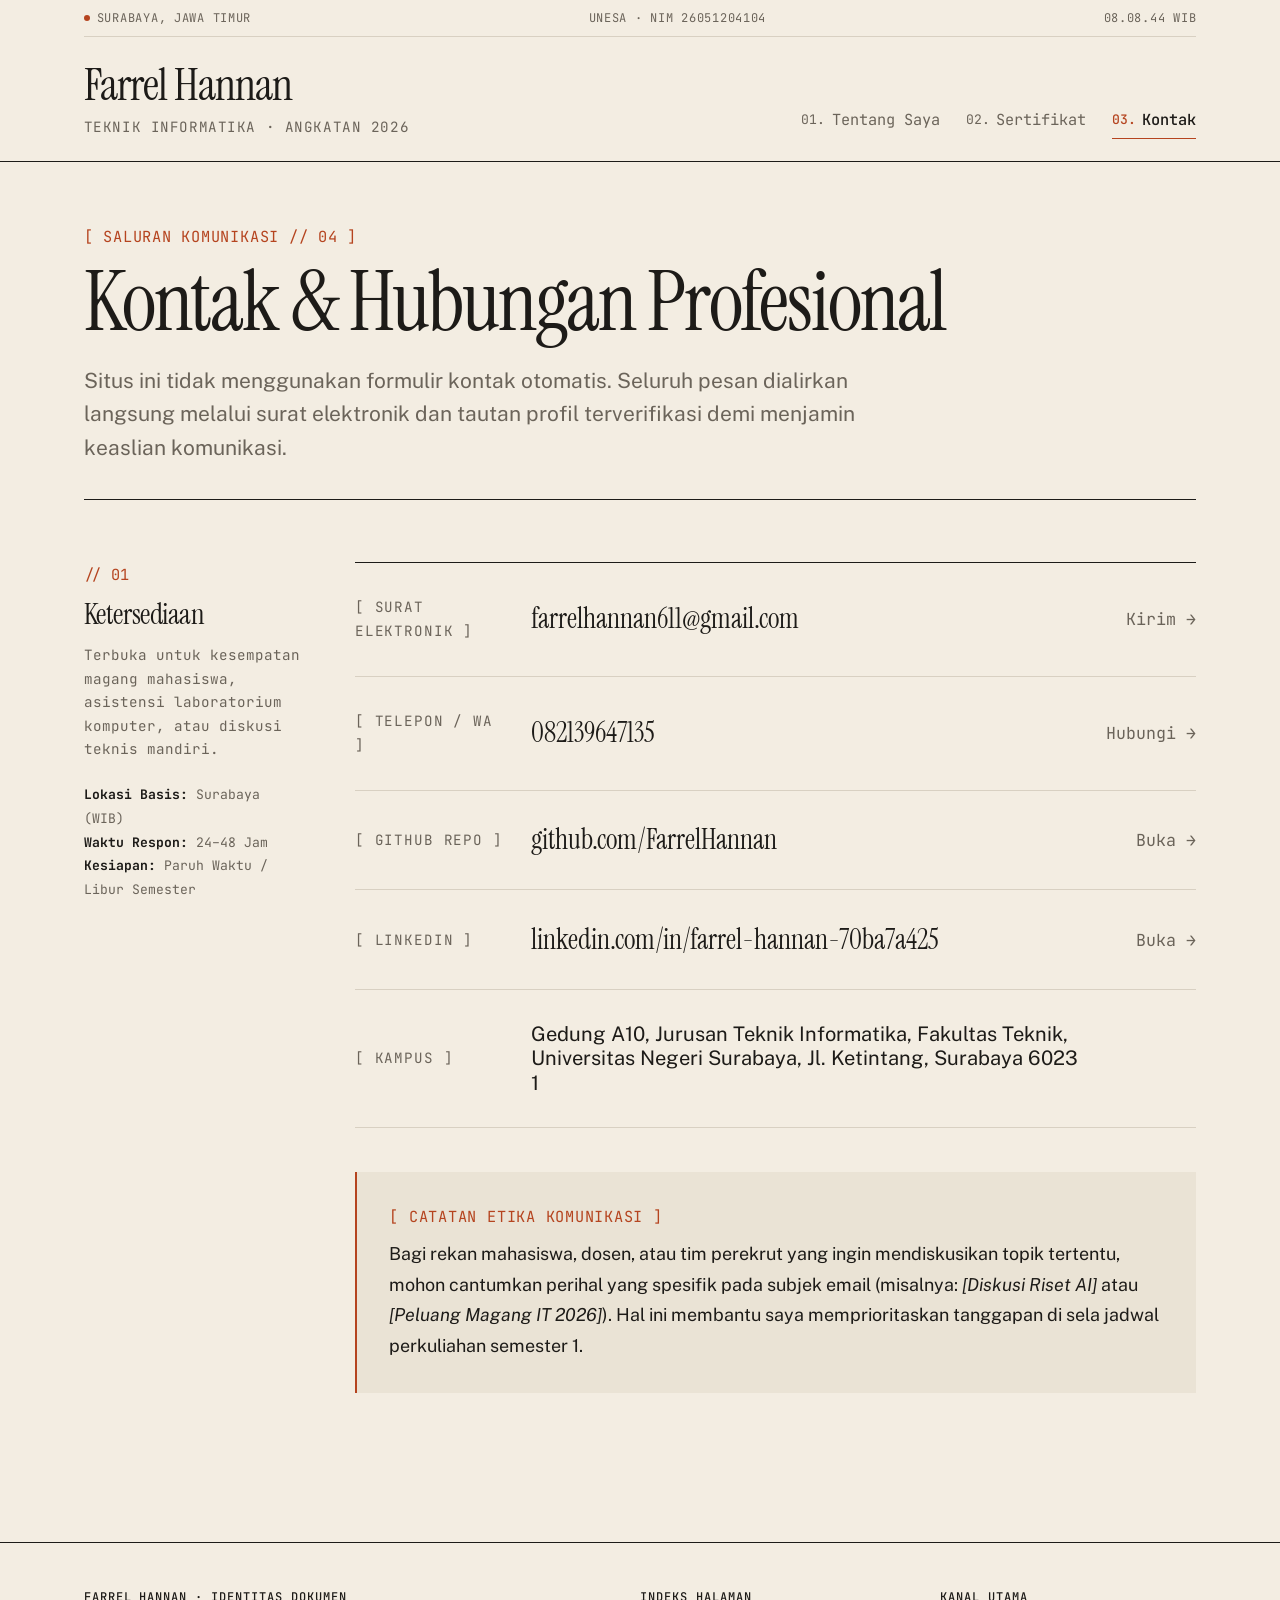
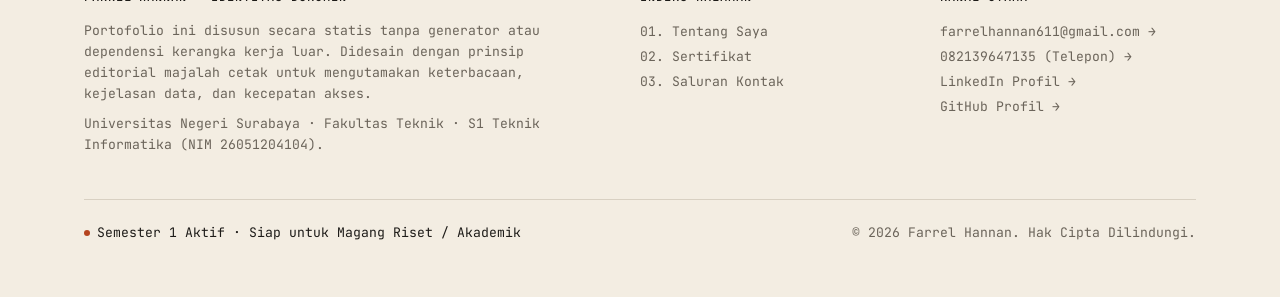
==== kontak.html @ cca70ae6 "feat: inisialisasi portofolio editorial Farrel Hannan" ====
<!DOCTYPE html>
<html lang="id">
<head>
  <meta charset="UTF-8">
  <meta name="viewport" content="width=device-width, initial-scale=1.0">
  <title>Kontak & Jalur Komunikasi — Farrel Hannan</title>
  <meta name="description" content="Saluran komunikasi langsung Farrel Hannan untuk diskusi riset kecerdasan buatan, keamanan siber, dan peluang magang atau kolaborasi teknis.">
  <meta name="author" content="Farrel Hannan">

  <!-- Open Graph -->
  <meta property="og:title" content="Kontak & Jalur Komunikasi — Farrel Hannan">
  <meta property="og:description" content="Kanal komunikasi formal melalui email, GitHub, dan profil LinkedIn.">
  <meta property="og:type" content="website">
  <meta property="og:locale" content="id_ID">

  <!-- Favicon -->
  <link rel="icon" type="image/svg+xml" href="assets/favicon.svg">

  <!-- Google Fonts: Instrument Serif, Public Sans, JetBrains Mono -->
  <link rel="preconnect" href="https://fonts.googleapis.com">
  <link rel="preconnect" href="https://fonts.gstatic.com" crossorigin>
  <link href="https://fonts.googleapis.com/css2?family=Instrument+Serif:ital@0;1&family=JetBrains+Mono:wght@400;500&family=Public+Sans:ital,wght@0,300..700;1,300..700&display=swap" rel="stylesheet">

  <!-- Stylesheet -->
  <link rel="stylesheet" href="css/style.css">

  <!-- Scripts -->
  <script src="js/main.js" defer></script>
</head>
<body>
  <!-- Aksesibilitas: Skip Link -->
  <a href="#main-content" class="skip-link">Loncat ke konten utama</a>

  <!-- Masthead Editorial -->
  <header class="masthead">
    <div class="container">
      <div class="masthead-meta">
        <span class="masthead-meta-item">
          <span class="meta-dot" aria-hidden="true"></span>
          Surabaya, Jawa Timur
        </span>
        <span class="masthead-meta-item">UNESA · NIM 26051204104</span>
        <span class="masthead-meta-item current-time-display" aria-label="Waktu lokal Surabaya">--:-- WIB</span>
      </div>

      <div class="masthead-main">
        <div class="site-title">
          <a href="index.html">Farrel Hannan</a>
          <span class="site-subtitle">Teknik Informatika · Angkatan 2026</span>
        </div>

        <button type="button" class="nav-toggle" aria-expanded="false" aria-controls="primary-nav" aria-label="Buka navigasi menu">
          Menu [=]
        </button>

        <nav id="primary-nav" class="nav-menu" aria-label="Navigasi Utama">
          <a href="index.html" class="nav-link"><span class="nav-num">01.</span> Tentang Saya</a>
          <a href="sertifikat.html" class="nav-link"><span class="nav-num">02.</span> Sertifikat</a>
          <a href="kontak.html" class="nav-link"><span class="nav-num">03.</span> Kontak</a>
        </nav>
      </div>
    </div>
  </header>

  <!-- Konten Utama -->
  <main id="main-content" class="fade-in-entry">
    <div class="container" style="padding-top: var(--space-xl); padding-bottom: var(--space-xl);">

      <!-- Header Halaman -->
      <div style="border-bottom: 1px solid var(--border-dark); padding-bottom: 2rem; margin-bottom: 3.5rem;">
        <div class="mono-num" style="margin-bottom: 0.5rem;">[ SALURAN KOMUNIKASI // 04 ]</div>
        <h1 style="margin-bottom: 1rem;">Kontak & Hubungan Profesional</h1>
        <p class="lead-text text-muted" style="max-width: 820px;">
          Situs ini tidak menggunakan formulir kontak otomatis. Seluruh pesan dialirkan langsung melalui surat elektronik dan tautan profil terverifikasi demi menjamin keaslian komunikasi.
        </p>
      </div>

      <!-- Layout Editorial Kontak -->
      <div class="editorial-layout">
        <!-- Rail Kolom Samping -->
        <div class="rail-col">
          <span class="rail-index">// 01</span>
          <h2 class="rail-title">Ketersediaan</h2>
          <p class="rail-desc" style="margin-bottom: 1.25rem;">
            Terbuka untuk kesempatan magang mahasiswa, asistensi laboratorium komputer, atau diskusi teknis mandiri.
          </p>
          <div style="font-family: var(--font-mono); font-size: 0.75rem; color: var(--text-muted); line-height: 1.8;">
            <div><strong style="color: var(--text-main);">Lokasi Basis:</strong> Surabaya (WIB)</div>
            <div><strong style="color: var(--text-main);">Waktu Respon:</strong> 24–48 Jam</div>
            <div><strong style="color: var(--text-main);">Kesiapan:</strong> Paruh Waktu / Libur Semester</div>
          </div>
        </div>

        <!-- Kolom Konten Saluran Kontak -->
        <div class="content-col">
          <div class="contact-list">
            <!-- Email -->
            <a href="mailto:farrelhannan611@gmail.com" class="contact-row" aria-label="Kirim surat elektronik ke Farrel Hannan">
              <span class="contact-label">[ SURAT ELEKTRONIK ]</span>
              <span class="contact-val">farrelhannan611@gmail.com</span>
              <span class="contact-arrow" aria-hidden="true">Kirim &rarr;</span>
            </a>

            <!-- Telepon / WhatsApp -->
            <a href="https://wa.me/6282139647135" target="_blank" rel="noopener noreferrer" class="contact-row" aria-label="Hubungi Farrel Hannan via WhatsApp atau Telepon">
              <span class="contact-label">[ TELEPON / WA ]</span>
              <span class="contact-val">082139647135</span>
              <span class="contact-arrow" aria-hidden="true">Hubungi &rarr;</span>
            </a>

            <!-- GitHub -->
            <a href="https://github.com/FarrelHannan" target="_blank" rel="noopener noreferrer" class="contact-row" aria-label="Buka profil GitHub Farrel Hannan">
              <span class="contact-label">[ GITHUB REPO ]</span>
              <span class="contact-val">github.com/FarrelHannan</span>
              <span class="contact-arrow" aria-hidden="true">Buka &rarr;</span>
            </a>

            <!-- LinkedIn -->
            <a href="https://www.linkedin.com/in/farrel-hannan-70ba7a425" target="_blank" rel="noopener noreferrer" class="contact-row" aria-label="Buka profil LinkedIn Farrel Hannan">
              <span class="contact-label">[ LINKEDIN ]</span>
              <span class="contact-val">linkedin.com/in/farrel-hannan-70ba7a425</span>
              <span class="contact-arrow" aria-hidden="true">Buka &rarr;</span>
            </a>

            <!-- Kampus Fisik -->
            <div class="contact-row">
              <span class="contact-label">[ KAMPUS ]</span>
              <span class="contact-val" style="font-size: 1.15rem; font-family: var(--font-sans);">
                Gedung A10, Jurusan Teknik Informatika, Fakultas Teknik, Universitas Negeri Surabaya, Jl. Ketintang, Surabaya 60231
              </span>
              <span class="contact-arrow" style="opacity: 0;">—</span>
            </div>
          </div>

          <!-- Petunjuk Komunikasi -->
          <aside class="contact-note-block">
            <div class="mono-num" style="margin-bottom: 0.5rem;">[ CATATAN ETIKA KOMUNIKASI ]</div>
            <p class="contact-note-text">
              Bagi rekan mahasiswa, dosen, atau tim perekrut yang ingin mendiskusikan topik tertentu, mohon cantumkan perihal yang spesifik pada subjek email (misalnya: <em>[Diskusi Riset AI]</em> atau <em>[Peluang Magang IT 2026]</em>). Hal ini membantu saya memprioritaskan tanggapan di sela jadwal perkuliahan semester 1.
            </p>
          </aside>
        </div>
      </div>

    </div>
  </main>

  <!-- Footer Editorial (Colophon) -->
  <footer class="site-footer">
    <div class="container">
      <div class="footer-grid">
        <div class="footer-col-content">
          <div class="footer-col-title">Farrel Hannan · Identitas Dokumen</div>
          <p>
            Portofolio ini disusun secara statis tanpa generator atau dependensi kerangka kerja luar. Didesain dengan prinsip editorial majalah cetak untuk mengutamakan keterbacaan, kejelasan data, dan kecepatan akses.
          </p>
          <p class="text-muted">
            Universitas Negeri Surabaya · Fakultas Teknik · S1 Teknik Informatika (NIM 26051204104).
          </p>
        </div>

        <div class="footer-col-content">
          <div class="footer-col-title">Indeks Halaman</div>
          <ul style="line-height: 1.9;">
            <li><a href="index.html">01. Tentang Saya</a></li>
            <li><a href="sertifikat.html">02. Sertifikat</a></li>
            <li><a href="kontak.html">03. Saluran Kontak</a></li>
          </ul>
        </div>

        <div class="footer-col-content">
          <div class="footer-col-title">Kanal Utama</div>
          <ul style="line-height: 1.9;">
            <li><a href="mailto:farrelhannan611@gmail.com">farrelhannan611@gmail.com &rarr;</a></li>
            <li><a href="tel:082139647135">082139647135 (Telepon) &rarr;</a></li>
            <li><a href="https://www.linkedin.com/in/farrel-hannan-70ba7a425" target="_blank" rel="noopener noreferrer">LinkedIn Profil &rarr;</a></li>
            <li><a href="https://github.com/FarrelHannan" target="_blank" rel="noopener noreferrer">GitHub Profil &rarr;</a></li>
          </ul>
        </div>
      </div>

      <div class="footer-bottom">
        <div class="footer-status-pill">
          <span class="meta-dot" aria-hidden="true"></span>
          <span>Semester 1 Aktif · Siap untuk Magang Riset / Akademik</span>
        </div>
        <div>
          &copy; 2026 Farrel Hannan. Hak Cipta Dilindungi.
        </div>
      </div>
    </div>
  </footer>
</body>
</html>
---- css/style.css ----
/* ==========================================================================
   PORTOFOLIO FARREL HANNAN - EDITORIAL DESIGN SYSTEM
   Statis, Cepat, Tipografis, Mengutamakan Legibilitas
   ========================================================================== */

/* --------------------------------------------------------------------------
   1. DESIGN TOKENS (CSS VARIABLES)
   -------------------------------------------------------------------------- */
:root {
  /* Palet Warna (Satu aksen: terracotta #b5441f) */
  --bg-primary: #f3ede2;
  --bg-secondary: #eae3d5;
  --text-main: #1d1b18;
  --text-muted: #6b645a;
  --accent: #b5441f;
  --border-line: #d8d0c2;
  --border-dark: #1d1b18;
  --border-dashed: #b8b0a2;

  /* Tipografi */
  --font-serif: 'Instrument Serif', Georgia, 'Times New Roman', serif;
  --font-sans: 'Public Sans', -apple-system, BlinkMacSystemFont, 'Segoe UI', sans-serif;
  --font-mono: 'JetBrains Mono', ui-monospace, SFMono-Regular, Menlo, monospace;

  /* Tata Letak & Spasi */
  --container-max: 1200px;
  --container-pad: clamp(1.25rem, 4vw, 2.5rem);
  --space-3xs: 0.25rem;
  --space-2xs: 0.5rem;
  --space-xs: 0.75rem;
  --space-sm: 1rem;
  --space-md: 1.5rem;
  --space-lg: 2.25rem;
  --space-xl: 3.5rem;
  --space-2xl: 5rem;
  --space-3xl: 7.5rem;

  /* Transisi */
  --transition-fast: 160ms cubic-bezier(0.16, 1, 0.3, 1);
  --transition-base: 220ms cubic-bezier(0.16, 1, 0.3, 1);
}

/* --------------------------------------------------------------------------
   2. RESET & PENGATURAN DASAR
   -------------------------------------------------------------------------- */
*,
*::before,
*::after {
  box-sizing: border-box;
  margin: 0;
  padding: 0;
}

html {
  font-size: 17.5px;
  background-color: var(--bg-primary);
  color: var(--text-main);
  text-rendering: optimizeLegibility;
  -webkit-font-smoothing: antialiased;
  -moz-osx-font-smoothing: grayscale;
  scroll-behavior: smooth;
}

body {
  font-family: var(--font-sans);
  font-size: clamp(1.05rem, 1.15vw, 1.2rem);
  line-height: 1.7;
  color: var(--text-main);
  background-color: var(--bg-primary);
  min-height: 100vh;
  display: flex;
  flex-direction: column;
}

/* Aksesibilitas: Keyboard Focus */
:focus-visible {
  outline: 2px solid var(--accent);
  outline-offset: 3px;
}

/* Skip Link */
.skip-link {
  position: absolute;
  top: -100px;
  left: 1rem;
  background-color: var(--text-main);
  color: var(--bg-primary);
  padding: 0.75rem 1.25rem;
  font-family: var(--font-mono);
  font-size: 0.875rem;
  text-decoration: none;
  z-index: 9999;
  transition: top var(--transition-fast);
}

.skip-link:focus {
  top: 1rem;
}

/* Teks & Tautan */
a {
  color: inherit;
  text-decoration: none;
  transition: color var(--transition-fast), border-color var(--transition-fast);
}

img {
  max-width: 100%;
  height: auto;
  display: block;
}

ul, ol {
  list-style: none;
}

/* --------------------------------------------------------------------------
   3. TIPOGRAFI EDITORIAL
   -------------------------------------------------------------------------- */
h1, .h1 {
  font-family: var(--font-serif);
  font-weight: 400;
  font-style: normal;
  font-size: clamp(2.85rem, 6.6vw, 5.25rem);
  line-height: 1.04;
  letter-spacing: -0.025em;
  color: var(--text-main);
}

h2, .h2 {
  font-family: var(--font-serif);
  font-weight: 400;
  font-size: clamp(2rem, 4.2vw, 3.35rem);
  line-height: 1.12;
  letter-spacing: -0.015em;
  color: var(--text-main);
}

h3, .h3 {
  font-family: var(--font-serif);
  font-weight: 400;
  font-size: clamp(1.45rem, 2.5vw, 2.1rem);
  line-height: 1.25;
  color: var(--text-main);
}

p {
  margin-bottom: 1.35rem;
  color: var(--text-main);
}

p:last-child {
  margin-bottom: 0;
}

.lead-text {
  font-size: clamp(1.2rem, 1.55vw, 1.45rem);
  line-height: 1.6;
  color: var(--text-main);
}

.text-muted {
  color: var(--text-muted);
}

.font-mono {
  font-family: var(--font-mono);
  font-size: 0.875rem;
  letter-spacing: 0.02em;
}

.font-serif {
  font-family: var(--font-serif);
}

.font-italic {
  font-style: italic;
}

/* Tag / Indikator Monospace */
.mono-tag {
  font-family: var(--font-mono);
  font-size: 0.8125rem;
  letter-spacing: 0.04em;
  text-transform: uppercase;
  color: var(--text-muted);
  display: inline-block;
}

.mono-num {
  font-family: var(--font-mono);
  font-size: 0.875rem;
  color: var(--accent);
  letter-spacing: 0.05em;
}

/* --------------------------------------------------------------------------
   4. TATA LETAK & CONTAINER
   -------------------------------------------------------------------------- */
.container {
  width: 100%;
  max-width: var(--container-max);
  margin-left: auto;
  margin-right: auto;
  padding-left: var(--container-pad);
  padding-right: var(--container-pad);
}

main {
  flex: 1 0 auto;
}

/* Garis Pemisah Editorial */
.rule-solid {
  border: 0;
  border-top: 1px solid var(--border-line);
  margin: 0;
  width: 100%;
}

.rule-dark {
  border: 0;
  border-top: 1px solid var(--border-dark);
  margin: 0;
  width: 100%;
}

.rule-dashed {
  border: 0;
  border-top: 1px dashed var(--border-dashed);
  margin: 0;
  width: 100%;
}

/* --------------------------------------------------------------------------
   5. MASTHEAD & NAVIGASI
   -------------------------------------------------------------------------- */
.masthead {
  border-bottom: 1px solid var(--border-dark);
  background-color: var(--bg-primary);
  position: relative;
  z-index: 100;
}

/* Baris Info Atas (Ticker Editorial) */
.masthead-meta {
  display: flex;
  justify-content: space-between;
  align-items: center;
  padding: 0.45rem 0;
  border-bottom: 1px solid var(--border-line);
  font-family: var(--font-mono);
  font-size: 0.6875rem;
  color: var(--text-muted);
  text-transform: uppercase;
  letter-spacing: 0.06em;
  flex-wrap: wrap;
  gap: 0.5rem;
}

.masthead-meta-item {
  display: inline-flex;
  align-items: center;
  gap: 0.4rem;
}

.meta-dot {
  width: 6px;
  height: 6px;
  background-color: var(--accent);
  border-radius: 50%;
  display: inline-block;
}

/* Bagian Utama Masthead */
.masthead-main {
  display: flex;
  justify-content: space-between;
  align-items: flex-end;
  padding: 1.5rem 0 1.25rem 0;
  gap: 2rem;
  flex-wrap: wrap;
}

.site-title {
  display: flex;
  flex-direction: column;
}

.site-title a {
  font-family: var(--font-serif);
  font-size: clamp(1.85rem, 3.5vw, 2.6rem);
  line-height: 1;
  letter-spacing: -0.02em;
  color: var(--text-main);
  text-decoration: none;
}

.site-title a:hover {
  color: var(--accent);
}

.site-subtitle {
  font-family: var(--font-mono);
  font-size: 0.8125rem;
  color: var(--text-muted);
  margin-top: 0.4rem;
  letter-spacing: 0.04em;
  text-transform: uppercase;
}

/* Navigasi Utama */
.nav-menu {
  display: flex;
  align-items: center;
  gap: 1.5rem;
}

.nav-link {
  font-family: var(--font-mono);
  font-size: 0.875rem;
  color: var(--text-muted);
  text-decoration: none;
  display: inline-flex;
  align-items: center;
  gap: 0.35rem;
  padding: 0.35rem 0;
  position: relative;
  transition: color var(--transition-fast);
}

.nav-link .nav-num {
  color: var(--text-muted);
  font-size: 0.75rem;
  transition: color var(--transition-fast);
}

.nav-link:hover {
  color: var(--text-main);
}

.nav-link:hover .nav-num {
  color: var(--accent);
}

.nav-link.active {
  color: var(--text-main);
  font-weight: 500;
}

.nav-link.active .nav-num {
  color: var(--accent);
  font-weight: 500;
}

.nav-link.active::after {
  content: "";
  position: absolute;
  bottom: 0;
  left: 0;
  width: 100%;
  height: 1px;
  background-color: var(--accent);
}

/* Tombol Toggle Mobile */
.nav-toggle {
  display: none;
  background: transparent;
  border: 1px solid var(--border-dark);
  color: var(--text-main);
  font-family: var(--font-mono);
  font-size: 0.8125rem;
  padding: 0.45rem 0.85rem;
  text-transform: uppercase;
  letter-spacing: 0.06em;
  cursor: pointer;
  transition: background-color var(--transition-fast), color var(--transition-fast);
}

.nav-toggle:hover {
  background-color: var(--text-main);
  color: var(--bg-primary);
}

/* --------------------------------------------------------------------------
   6. GRID EDITORIAL ASIMETRIS
   -------------------------------------------------------------------------- */
.editorial-section {
  padding-top: var(--space-xl);
  padding-bottom: var(--space-xl);
}

.editorial-layout {
  display: grid;
  grid-template-columns: 220px 1fr;
  gap: clamp(1.5rem, 4vw, 4rem);
  align-items: start;
}

/* Kolom Samping / Rail Data (Sticky di desktop) */
.rail-col {
  position: sticky;
  top: 2rem;
  padding-bottom: 1.5rem;
}

.rail-index {
  font-family: var(--font-mono);
  font-size: 0.875rem;
  color: var(--accent);
  margin-bottom: 0.5rem;
  display: block;
}

.rail-title {
  font-family: var(--font-serif);
  font-size: 1.65rem;
  line-height: 1.2;
  color: var(--text-main);
  margin-bottom: 0.75rem;
}

.rail-desc {
  font-family: var(--font-mono);
  font-size: 0.8125rem;
  line-height: 1.65;
  color: var(--text-muted);
}

/* Kolom Konten Utama */
.content-col {
  min-width: 0; /* mencegah grid blowout */
}

/* --------------------------------------------------------------------------
   7. KOMPONEN BERANDA (HERO & STATEMENT)
   -------------------------------------------------------------------------- */
.hero-editorial {
  padding: var(--space-xl) 0 var(--space-lg) 0;
  border-bottom: 1px solid var(--border-line);
}

.hero-meta-label {
  font-family: var(--font-mono);
  font-size: 0.8125rem;
  text-transform: uppercase;
  letter-spacing: 0.08em;
  color: var(--accent);
  margin-bottom: 1.25rem;
  display: flex;
  align-items: center;
  gap: 0.5rem;
}

.hero-statement {
  font-family: var(--font-serif);
  font-weight: 400;
  font-size: clamp(2.45rem, 5.6vw, 4.65rem);
  line-height: 1.08;
  letter-spacing: -0.02em;
  color: var(--text-main);
  max-width: 1040px;
  margin-bottom: 2rem;
}

.hero-statement em {
  font-style: italic;
  font-family: var(--font-serif);
  color: var(--accent);
}

.hero-subdeck {
  display: grid;
  grid-template-columns: 240px 1.4fr 1.1fr;
  gap: 2.25rem;
  padding-top: 2rem;
  border-top: 1px solid var(--border-line);
  align-items: start;
}

.profile-photo-frame {
  border: 1px solid var(--border-line);
  background-color: #ffffff;
  padding: 0.65rem;
  box-shadow: 0 1px 3px rgba(0,0,0,0.04);
}

.profile-photo-img {
  width: 100%;
  aspect-ratio: 2 / 3;
  object-fit: cover;
  display: block;
  border: 1px solid var(--border-line);
}

.profile-photo-caption {
  margin-top: 0.6rem;
  font-family: var(--font-mono);
  font-size: 0.75rem;
  color: var(--text-muted);
  line-height: 1.45;
  display: flex;
  flex-direction: column;
  gap: 0.2rem;
}

.hero-bio-short {
  font-size: clamp(1.05rem, 1.2vw, 1.2rem);
  line-height: 1.68;
  color: var(--text-main);
}

.hero-specs-list {
  font-family: var(--font-mono);
  font-size: 0.875rem;
  line-height: 1.85;
  color: var(--text-muted);
}

.hero-specs-list dt {
  color: var(--text-main);
  font-weight: 500;
  display: inline-block;
  min-width: 90px;
}

.hero-specs-list dd {
  display: inline;
  margin: 0;
}

.hero-specs-list dd::after {
  content: "";
  display: block;
}

@media (max-width: 960px) {
  .hero-subdeck {
    grid-template-columns: 220px 1fr;
  }
  .hero-specs-list {
    grid-column: 1 / -1;
  }
}

@media (max-width: 600px) {
  .hero-subdeck {
    grid-template-columns: 1fr;
  }
  .profile-photo-frame {
    max-width: 240px;
    margin: 0 auto 1rem auto;
  }
}

/* --------------------------------------------------------------------------
   8. DAFTAR BERGARIS TIPOGRAFIS (RULED LIST) - BUKAN KARTU
   -------------------------------------------------------------------------- */
.ruled-list {
  border-top: 1px solid var(--border-dark);
}

.ruled-item {
  border-bottom: 1px solid var(--border-line);
  padding: 1.75rem 0;
  display: grid;
  grid-template-columns: 80px 1.4fr 1.6fr 100px;
  gap: 1.5rem;
  align-items: baseline;
  transition: color var(--transition-fast);
}

.ruled-item:hover .ruled-item-title {
  color: var(--accent);
}

.ruled-item:hover .ruled-item-arrow {
  color: var(--accent);
  transform: translateX(4px);
}

.ruled-item-num {
  font-family: var(--font-mono);
  font-size: 0.8125rem;
  color: var(--text-muted);
}

.ruled-item-main {
  min-width: 0;
}

.ruled-item-title {
  font-family: var(--font-serif);
  font-size: clamp(1.4rem, 2vw, 1.85rem);
  line-height: 1.2;
  color: var(--text-main);
  margin-bottom: 0.35rem;
  transition: color var(--transition-fast);
}

.ruled-item-meta {
  font-family: var(--font-mono);
  font-size: 0.75rem;
  color: var(--text-muted);
  letter-spacing: 0.03em;
}

.ruled-item-desc {
  font-size: 0.95rem;
  line-height: 1.6;
  color: var(--text-muted);
}

.ruled-item-action {
  text-align: right;
  font-family: var(--font-mono);
  font-size: 0.8125rem;
}

.ruled-item-arrow {
  font-family: var(--font-mono);
  color: var(--text-muted);
  display: inline-block;
  transition: transform var(--transition-fast), color var(--transition-fast);
}

/* --------------------------------------------------------------------------
   9. DETAIL ARSIP PROYEK (Halaman proyek.html)
   -------------------------------------------------------------------------- */
.project-entry {
  border-top: 1px solid var(--border-dark);
  padding: 2.5rem 0;
}

.project-entry:last-child {
  border-bottom: 1px solid var(--border-line);
}

.project-header {
  display: flex;
  justify-content: space-between;
  align-items: baseline;
  flex-wrap: wrap;
  gap: 1rem;
  margin-bottom: 1.25rem;
}

.project-id-title {
  display: flex;
  align-items: baseline;
  gap: 1rem;
  flex-wrap: wrap;
}

.project-title {
  font-family: var(--font-serif);
  font-size: clamp(1.85rem, 3.2vw, 2.5rem);
  line-height: 1.15;
  color: var(--text-main);
}

.project-category {
  font-family: var(--font-mono);
  font-size: 0.75rem;
  color: var(--accent);
  letter-spacing: 0.05em;
  text-transform: uppercase;
}

.project-meta-grid {
  display: grid;
  grid-template-columns: repeat(auto-fit, minmax(200px, 1fr));
  gap: 1.25rem;
  padding: 1.25rem 0;
  border-top: 1px solid var(--border-line);
  border-bottom: 1px dashed var(--border-dashed);
  margin-bottom: 1.75rem;
  font-family: var(--font-mono);
  font-size: 0.8125rem;
}

.project-meta-cell {
  display: flex;
  flex-direction: column;
  gap: 0.25rem;
}

.project-meta-label {
  font-size: 0.6875rem;
  text-transform: uppercase;
  color: var(--text-muted);
  letter-spacing: 0.06em;
}

.project-meta-val {
  color: var(--text-main);
}

.project-body {
  display: grid;
  grid-template-columns: 1fr 1fr;
  gap: 2.5rem;
  margin-bottom: 1.75rem;
}

.project-block-title {
  font-family: var(--font-mono);
  font-size: 0.75rem;
  text-transform: uppercase;
  letter-spacing: 0.06em;
  color: var(--text-muted);
  margin-bottom: 0.5rem;
}

.project-block-content {
  font-size: 0.95rem;
  line-height: 1.65;
  color: var(--text-main);
}

.project-tools-wrap {
  display: flex;
  flex-wrap: wrap;
  gap: 0.5rem;
  margin-top: 0.5rem;
}

.tool-chip {
  font-family: var(--font-mono);
  font-size: 0.75rem;
  color: var(--text-main);
  background-color: var(--bg-secondary);
  padding: 0.2rem 0.55rem;
  border: 1px solid var(--border-line);
}

.project-links-wrap {
  display: flex;
  gap: 1.5rem;
  align-items: center;
  padding-top: 1rem;
  border-top: 1px solid var(--border-line);
}

.text-action-link {
  font-family: var(--font-mono);
  font-size: 0.8125rem;
  color: var(--accent);
  display: inline-flex;
  align-items: center;
  gap: 0.35rem;
  text-decoration: underline;
  text-underline-offset: 3px;
  transition: color var(--transition-fast);
}

.text-action-link:hover {
  color: var(--text-main);
}

/* --------------------------------------------------------------------------
   10. TIMELINE PENDIDIKAN & TABEL DATA (Halaman tentang.html)
   -------------------------------------------------------------------------- */
.timeline-editorial {
  border-top: 1px solid var(--border-dark);
}

.timeline-row {
  display: grid;
  grid-template-columns: 160px 1fr;
  gap: 2rem;
  padding: 1.75rem 0;
  border-bottom: 1px dashed var(--border-dashed);
}

.timeline-row:last-child {
  border-bottom: 1px solid var(--border-line);
}

.timeline-period {
  font-family: var(--font-mono);
  font-size: 0.875rem;
  color: var(--accent);
  letter-spacing: 0.03em;
}

.timeline-institution {
  font-family: var(--font-serif);
  font-size: clamp(1.45rem, 2.2vw, 1.85rem);
  line-height: 1.25;
  color: var(--text-main);
  margin-bottom: 0.35rem;
}

.timeline-degree {
  font-family: var(--font-mono);
  font-size: 0.875rem;
  color: var(--text-muted);
  margin-bottom: 0.75rem;
}

.timeline-notes {
  font-size: 1.025rem;
  line-height: 1.65;
  color: var(--text-main);
}

/* Daftar Keahlian Tipografis (Bukan Kartu / Bukan Skill Bar) */
.skills-grid {
  display: grid;
  grid-template-columns: 1fr 1fr;
  gap: 2.5rem;
  margin-top: 1rem;
}

.skill-category {
  border-top: 1px solid var(--border-dark);
  padding-top: 1rem;
}

.skill-category-title {
  font-family: var(--font-serif);
  font-size: 1.65rem;
  color: var(--text-main);
  margin-bottom: 0.5rem;
}

.skill-category-subtitle {
  font-family: var(--font-mono);
  font-size: 0.8125rem;
  color: var(--text-muted);
  margin-bottom: 1.25rem;
  text-transform: uppercase;
  letter-spacing: 0.05em;
}

.skill-item-list {
  display: flex;
  flex-direction: column;
}

.skill-item-row {
  display: flex;
  justify-content: space-between;
  align-items: baseline;
  padding: 0.85rem 0;
  border-bottom: 1px solid var(--border-line);
  font-size: 1.025rem;
}

.skill-item-name {
  color: var(--text-main);
  font-weight: 500;
}

.skill-item-status {
  font-family: var(--font-mono);
  font-size: 0.8125rem;
  color: var(--text-muted);
}

/* --------------------------------------------------------------------------
   11. HALAMAN KONTAK (kontak.html) - Tautan Teks Murni
   -------------------------------------------------------------------------- */
.contact-list {
  border-top: 1px solid var(--border-dark);
}

.contact-row {
  display: grid;
  grid-template-columns: 150px 1fr 90px;
  gap: 1.5rem;
  align-items: center;
  padding: 1.85rem 0;
  border-bottom: 1px solid var(--border-line);
  transition: color var(--transition-fast);
}

.contact-row:hover .contact-val {
  color: var(--accent);
}

.contact-row:hover .contact-arrow {
  color: var(--accent);
  transform: translateX(4px);
}

.contact-label {
  font-family: var(--font-mono);
  font-size: 0.8125rem;
  text-transform: uppercase;
  letter-spacing: 0.06em;
  color: var(--text-muted);
}

.contact-val {
  font-family: var(--font-serif);
  font-size: clamp(1.35rem, 2.2vw, 1.95rem);
  line-height: 1.2;
  color: var(--text-main);
  transition: color var(--transition-fast);
  word-break: break-all;
}

.contact-arrow {
  font-family: var(--font-mono);
  font-size: 0.95rem;
  color: var(--text-muted);
  text-align: right;
  transition: transform var(--transition-fast), color var(--transition-fast);
}

.contact-note-block {
  margin-top: 2.5rem;
  padding: 1.85rem;
  background-color: var(--bg-secondary);
  border-left: 2px solid var(--accent);
}

.contact-note-text {
  font-size: 1.025rem;
  line-height: 1.7;
  color: var(--text-main);
}

/* --------------------------------------------------------------------------
   12. CALLOUT EDITORIAL & TAUTAN CEPAT
   -------------------------------------------------------------------------- */
.editorial-callout {
  padding: 2.5rem 0;
  border-top: 1px solid var(--border-dark);
  border-bottom: 1px solid var(--border-dark);
  margin: var(--space-xl) 0;
  display: flex;
  justify-content: space-between;
  align-items: baseline;
  flex-wrap: wrap;
  gap: 1.5rem;
}

.callout-title {
  font-family: var(--font-serif);
  font-size: clamp(1.6rem, 2.8vw, 2.4rem);
  line-height: 1.2;
}

.callout-link {
  font-family: var(--font-mono);
  font-size: 0.875rem;
  color: var(--accent);
  text-decoration: underline;
  text-underline-offset: 4px;
}

.callout-link:hover {
  color: var(--text-main);
}

/* --------------------------------------------------------------------------
   13. FOOTER EDITORIAL (COLOPHON)
   -------------------------------------------------------------------------- */
.site-footer {
  border-top: 1px solid var(--border-dark);
  margin-top: var(--space-2xl);
  padding: 2.5rem 0 3rem 0;
  background-color: var(--bg-primary);
  font-family: var(--font-mono);
  font-size: 0.75rem;
  color: var(--text-muted);
  line-height: 1.7;
}

.footer-grid {
  display: grid;
  grid-template-columns: 2fr 1fr 1fr;
  gap: 2.5rem;
  margin-bottom: 2rem;
}

.footer-col-title {
  font-size: 0.6875rem;
  text-transform: uppercase;
  letter-spacing: 0.08em;
  color: var(--text-main);
  margin-bottom: 0.75rem;
  font-weight: 500;
}

.footer-col-content p {
  font-size: 0.75rem;
  color: var(--text-muted);
  line-height: 1.6;
  margin-bottom: 0.5rem;
}

.footer-bottom {
  border-top: 1px solid var(--border-line);
  padding-top: 1.25rem;
  display: flex;
  justify-content: space-between;
  align-items: center;
  flex-wrap: wrap;
  gap: 1rem;
}

.footer-status-pill {
  display: inline-flex;
  align-items: center;
  gap: 0.4rem;
  color: var(--text-main);
}

/* --------------------------------------------------------------------------
   14. ANIMASI HALUS (MASUK HALUS)
   -------------------------------------------------------------------------- */
.fade-in-entry {
  animation: editorialFadeIn 320ms cubic-bezier(0.16, 1, 0.3, 1) forwards;
}

@keyframes editorialFadeIn {
  from {
    opacity: 0;
    transform: translateY(8px);
  }
  to {
    opacity: 1;
    transform: translateY(0);
  }
}

/* Prefer-reduced-motion untuk aksesibilitas gerak */
@media (prefers-reduced-motion: reduce) {
  *,
  *::before,
  *::after {
    animation-duration: 0.01ms !important;
    animation-iteration-count: 1 !important;
    transition-duration: 0.01ms !important;
    scroll-behavior: auto !important;
  }
}

/* --------------------------------------------------------------------------
   15. RESPONSIVE BREAKPOINTS (Mobile-First)
   -------------------------------------------------------------------------- */

/* Tablet & di bawah (≤ 860px) */
@media (max-width: 860px) {
  .editorial-layout {
    grid-template-columns: 1fr;
    gap: 1.5rem;
  }

  .rail-col {
    position: static;
    border-bottom: 1px solid var(--border-line);
    padding-bottom: 1rem;
  }

  .ruled-item {
    grid-template-columns: 48px 1fr 40px;
    gap: 1rem;
  }

  .ruled-item-desc {
    grid-column: 2 / 4;
    margin-top: -0.25rem;
  }

  .ruled-item-action {
    grid-column: 3;
    grid-row: 1;
  }

  .project-body {
    grid-template-columns: 1fr;
    gap: 1.5rem;
  }

  .skills-grid {
    grid-template-columns: 1fr;
    gap: 2rem;
  }

  .footer-grid {
    grid-template-columns: 1fr 1fr;
    gap: 2rem;
  }
}

/* Mobile Portrait (≤ 600px) */
@media (max-width: 600px) {
  .masthead-meta {
    font-size: 0.625rem;
  }

  .nav-toggle {
    display: block;
  }

  .nav-menu {
    display: none;
    width: 100%;
    flex-direction: column;
    align-items: flex-start;
    gap: 0;
    padding-top: 1rem;
    border-top: 1px solid var(--border-line);
    margin-top: 0.75rem;
  }

  .nav-menu.is-open {
    display: flex;
  }

  .nav-link {
    width: 100%;
    padding: 0.65rem 0;
    border-bottom: 1px dashed var(--border-line);
    font-size: 0.875rem;
  }

  .nav-link.active::after {
    display: none;
  }

  .nav-link.active {
    color: var(--accent);
  }

  .timeline-row {
    grid-template-columns: 1fr;
    gap: 0.5rem;
  }

  .contact-row {
    grid-template-columns: 1fr auto;
    gap: 0.5rem;
  }

  .contact-label {
    grid-column: 1 / -1;
  }

  .footer-grid {
    grid-template-columns: 1fr;
    gap: 1.75rem;
  }
}

/* --------------------------------------------------------------------------
   16. SEKSI KHUSUS CV ATS & DOKUMEN CETAK (Halaman tentang.html)
   -------------------------------------------------------------------------- */
.cv-preview-wrapper {
  margin-top: var(--space-xl);
  border-top: 1px solid var(--border-dark);
  padding-top: var(--space-lg);
}

.cv-action-bar {
  display: flex;
  justify-content: space-between;
  align-items: center;
  flex-wrap: wrap;
  gap: 1rem;
  margin-bottom: 1.5rem;
  padding: 0.85rem 1.25rem;
  background-color: var(--bg-secondary);
  border-left: 2px solid var(--accent);
}

.btn-editorial {
  font-family: var(--font-mono);
  font-size: 0.875rem;
  background-color: var(--text-main);
  color: var(--bg-primary);
  border: 1px solid var(--text-main);
  padding: 0.55rem 1.15rem;
  cursor: pointer;
  display: inline-flex;
  align-items: center;
  gap: 0.5rem;
  text-decoration: none;
  transition: background-color var(--transition-fast), color var(--transition-fast);
}

.btn-editorial:hover {
  background-color: var(--accent);
  border-color: var(--accent);
  color: #ffffff;
}

.cv-sheet {
  background-color: #ffffff;
  color: #111111;
  padding: clamp(1.85rem, 4.2vw, 3.25rem);
  border: 1px solid var(--border-line);
  box-shadow: 0 1px 3px rgba(0,0,0,0.04);
  font-family: var(--font-sans);
  line-height: 1.6;
  font-size: 1rem;
  max-width: 860px;
  margin: 0 auto;
}

.cv-sheet-header {
  border-bottom: 1px solid #222222;
  padding-bottom: 1.25rem;
  margin-bottom: 1.5rem;
}

.cv-sheet-title {
  font-family: var(--font-serif);
  font-size: clamp(2.2rem, 3.8vw, 3rem);
  line-height: 1.1;
  color: #111111;
  margin-bottom: 0.5rem;
}

.cv-sheet-meta {
  font-family: var(--font-mono);
  font-size: 0.875rem;
  color: #444444;
  display: flex;
  flex-wrap: wrap;
  gap: 0.5rem 1.25rem;
}

.cv-sheet-section {
  margin-bottom: 1.5rem;
}

.cv-sheet-heading {
  font-family: var(--font-serif);
  font-size: 1.45rem;
  color: #111111;
  border-bottom: 1px solid #d0d0d0;
  padding-bottom: 0.3rem;
  margin-bottom: 0.75rem;
  letter-spacing: -0.01em;
}

.cv-sheet-list {
  list-style: disc;
  padding-left: 1.35rem;
  margin-top: 0.4rem;
}

.cv-sheet-list li {
  margin-bottom: 0.35rem;
  font-size: 0.975rem;
  color: #222222;
}

/* Bullet list untuk organisasi & prestasi */
.bullet-list-editorial {
  list-style: none;
  padding: 0;
}

.bullet-list-editorial li {
  position: relative;
  padding-left: 1.35rem;
  margin-bottom: 0.65rem;
  font-size: 1.025rem;
  line-height: 1.65;
}

.bullet-list-editorial li::before {
  content: "—";
  position: absolute;
  left: 0;
  color: var(--accent);
  font-family: var(--font-mono);
}

/* Gaya Khusus Cetak / Print Mode (Hasilkan lembar CV bersih saat dicetak) */
@media print {
  body {
    background-color: #ffffff !important;
    color: #000000 !important;
  }

  .skip-link,
  .masthead,
  .site-footer,
  .nav-toggle,
  .cv-action-bar,
  .rail-col,
  .contact-note-block {
    display: none !important;
  }

  .container {
    max-width: 100% !important;
    padding: 0 !important;
    margin: 0 !important;
  }

  .editorial-layout {
    display: block !important;
  }

  .cv-sheet {
    box-shadow: none !important;
    border: none !important;
    padding: 0 !important;
    max-width: 100% !important;
  }
}

/* --------------------------------------------------------------------------
   17. SEKSI SERTIFIKAT EDITORIAL (Halaman sertifikat.html)
   -------------------------------------------------------------------------- */
.cert-entry {
  border-top: 1px solid var(--border-dark);
  padding: 3rem 0;
}

.cert-entry:last-child {
  border-bottom: 1px solid var(--border-line);
}

.cert-header {
  display: flex;
  justify-content: space-between;
  align-items: baseline;
  flex-wrap: wrap;
  gap: 1rem;
  margin-bottom: 1.25rem;
}

.cert-title-group {
  display: flex;
  flex-direction: column;
  gap: 0.35rem;
}

.cert-title {
  font-family: var(--font-serif);
  font-size: clamp(1.85rem, 3.2vw, 2.6rem);
  line-height: 1.15;
  color: var(--text-main);
}

.cert-issuer {
  font-family: var(--font-mono);
  font-size: 0.8125rem;
  color: var(--accent);
  letter-spacing: 0.05em;
  text-transform: uppercase;
}

.cert-meta-grid {
  display: grid;
  grid-template-columns: repeat(auto-fit, minmax(180px, 1fr));
  gap: 1.25rem;
  padding: 1.25rem 0;
  border-top: 1px solid var(--border-line);
  border-bottom: 1px dashed var(--border-dashed);
  margin-bottom: 2rem;
  font-family: var(--font-mono);
  font-size: 0.8125rem;
}

.cert-meta-cell {
  display: flex;
  flex-direction: column;
  gap: 0.25rem;
}

.cert-meta-label {
  font-size: 0.6875rem;
  text-transform: uppercase;
  color: var(--text-muted);
  letter-spacing: 0.06em;
}

.cert-meta-val {
  color: var(--text-main);
  font-weight: 500;
}

.cert-body-layout {
  display: grid;
  grid-template-columns: 1fr 1fr;
  gap: 2.5rem;
  align-items: start;
}

.cert-desc-col p {
  font-size: 1.025rem;
  line-height: 1.7;
  color: var(--text-main);
  margin-bottom: 1.25rem;
}

.cert-preview-frame {
  border: 1px solid var(--border-line);
  background-color: #ffffff;
  padding: 0.75rem;
  position: relative;
  box-shadow: 0 1px 3px rgba(0,0,0,0.04);
}

.cert-preview-img {
  width: 100%;
  height: auto;
  display: block;
  border: 1px solid #eeeeee;
}

.cert-embed-iframe {
  width: 100%;
  height: 380px;
  border: 1px solid #eeeeee;
  background-color: #fafafa;
}

.cert-action-links {
  margin-top: 1.25rem;
  display: flex;
  gap: 1.25rem;
  align-items: center;
  flex-wrap: wrap;
}

@media (max-width: 860px) {
  .cert-body-layout {
    grid-template-columns: 1fr;
  }
}
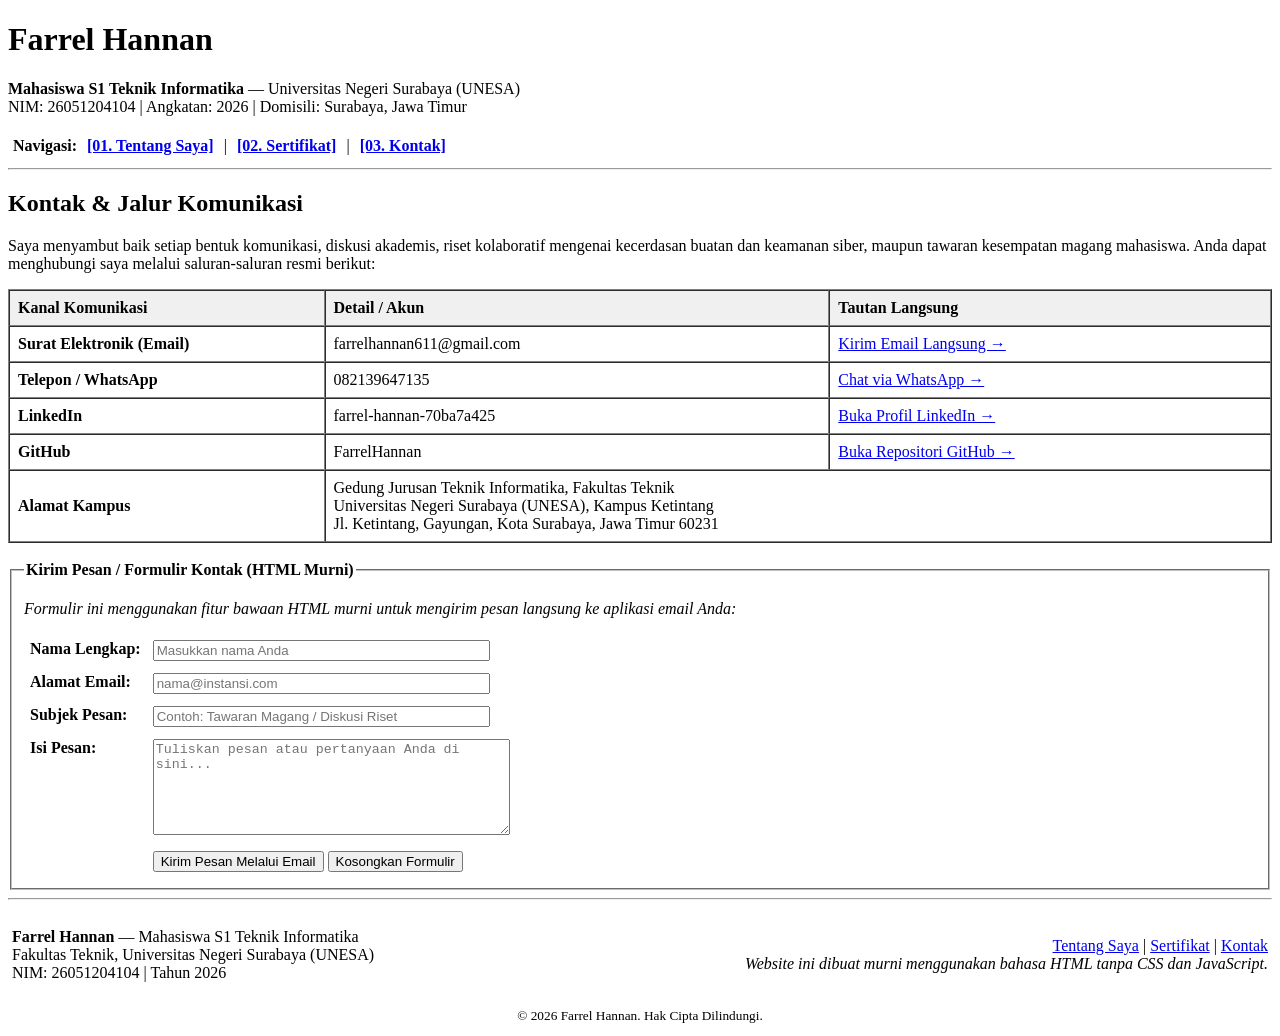
==== commit cb6a9e9d: "feat: ubah portofolio ke HTML murni tanpa CSS dan JavaScript" ====
--- a/kontak.html
+++ b/kontak.html
@@ -6,189 +6,156 @@
   <title>Kontak & Jalur Komunikasi — Farrel Hannan</title>
   <meta name="description" content="Saluran komunikasi langsung Farrel Hannan untuk diskusi riset kecerdasan buatan, keamanan siber, dan peluang magang atau kolaborasi teknis.">
   <meta name="author" content="Farrel Hannan">
-
-  <!-- Open Graph -->
-  <meta property="og:title" content="Kontak & Jalur Komunikasi — Farrel Hannan">
-  <meta property="og:description" content="Kanal komunikasi formal melalui email, GitHub, dan profil LinkedIn.">
-  <meta property="og:type" content="website">
-  <meta property="og:locale" content="id_ID">
-
-  <!-- Favicon -->
   <link rel="icon" type="image/svg+xml" href="assets/favicon.svg">
-
-  <!-- Google Fonts: Instrument Serif, Public Sans, JetBrains Mono -->
-  <link rel="preconnect" href="https://fonts.googleapis.com">
-  <link rel="preconnect" href="https://fonts.gstatic.com" crossorigin>
-  <link href="https://fonts.googleapis.com/css2?family=Instrument+Serif:ital@0;1&family=JetBrains+Mono:wght@400;500&family=Public+Sans:ital,wght@0,300..700;1,300..700&display=swap" rel="stylesheet">
-
-  <!-- Stylesheet -->
-  <link rel="stylesheet" href="css/style.css">
-
-  <!-- Scripts -->
-  <script src="js/main.js" defer></script>
 </head>
 <body>
-  <!-- Aksesibilitas: Skip Link -->
-  <a href="#main-content" class="skip-link">Loncat ke konten utama</a>
 
-  <!-- Masthead Editorial -->
-  <header class="masthead">
-    <div class="container">
-      <div class="masthead-meta">
-        <span class="masthead-meta-item">
-          <span class="meta-dot" aria-hidden="true"></span>
-          Surabaya, Jawa Timur
-        </span>
-        <span class="masthead-meta-item">UNESA · NIM 26051204104</span>
-        <span class="masthead-meta-item current-time-display" aria-label="Waktu lokal Surabaya">--:-- WIB</span>
-      </div>
+  <!-- Bagian Header & Navigasi -->
+  <header>
+    <h1>Farrel Hannan</h1>
+    <p>
+      <strong>Mahasiswa S1 Teknik Informatika</strong> — Universitas Negeri Surabaya (UNESA)<br>
+      NIM: 26051204104 | Angkatan: 2026 | Domisili: Surabaya, Jawa Timur
+    </p>
 
-      <div class="masthead-main">
-        <div class="site-title">
-          <a href="index.html">Farrel Hannan</a>
-          <span class="site-subtitle">Teknik Informatika · Angkatan 2026</span>
-        </div>
-
-        <button type="button" class="nav-toggle" aria-expanded="false" aria-controls="primary-nav" aria-label="Buka navigasi menu">
-          Menu [=]
-        </button>
-
-        <nav id="primary-nav" class="nav-menu" aria-label="Navigasi Utama">
-          <a href="index.html" class="nav-link"><span class="nav-num">01.</span> Tentang Saya</a>
-          <a href="sertifikat.html" class="nav-link"><span class="nav-num">02.</span> Sertifikat</a>
-          <a href="kontak.html" class="nav-link"><span class="nav-num">03.</span> Kontak</a>
-        </nav>
-      </div>
-    </div>
+    <!-- Navigasi Menu Antar-Halaman -->
+    <nav>
+      <table border="0" cellpadding="5" cellspacing="0">
+        <tr>
+          <td><strong>Navigasi:</strong></td>
+          <td><a href="index.html"><strong>[01. Tentang Saya]</strong></a></td>
+          <td>|</td>
+          <td><a href="sertifikat.html"><strong>[02. Sertifikat]</strong></a></td>
+          <td>|</td>
+          <td><a href="kontak.html"><strong>[03. Kontak]</strong></a></td>
+        </tr>
+      </table>
+    </nav>
   </header>
 
-  <!-- Konten Utama -->
-  <main id="main-content" class="fade-in-entry">
-    <div class="container" style="padding-top: var(--space-xl); padding-bottom: var(--space-xl);">
+  <hr>
 
-      <!-- Header Halaman -->
-      <div style="border-bottom: 1px solid var(--border-dark); padding-bottom: 2rem; margin-bottom: 3.5rem;">
-        <div class="mono-num" style="margin-bottom: 0.5rem;">[ SALURAN KOMUNIKASI // 04 ]</div>
-        <h1 style="margin-bottom: 1rem;">Kontak & Hubungan Profesional</h1>
-        <p class="lead-text text-muted" style="max-width: 820px;">
-          Situs ini tidak menggunakan formulir kontak otomatis. Seluruh pesan dialirkan langsung melalui surat elektronik dan tautan profil terverifikasi demi menjamin keaslian komunikasi.
-        </p>
-      </div>
+  <!-- Konten Utama: Kontak & Komunikasi -->
+  <main>
+    <section>
+      <h2>Kontak & Jalur Komunikasi</h2>
+      <p>
+        Saya menyambut baik setiap bentuk komunikasi, diskusi akademis, riset kolaboratif mengenai kecerdasan buatan dan keamanan siber, maupun tawaran kesempatan magang mahasiswa. Anda dapat menghubungi saya melalui saluran-saluran resmi berikut:
+      </p>
 
-      <!-- Layout Editorial Kontak -->
-      <div class="editorial-layout">
-        <!-- Rail Kolom Samping -->
-        <div class="rail-col">
-          <span class="rail-index">// 01</span>
-          <h2 class="rail-title">Ketersediaan</h2>
-          <p class="rail-desc" style="margin-bottom: 1.25rem;">
-            Terbuka untuk kesempatan magang mahasiswa, asistensi laboratorium komputer, atau diskusi teknis mandiri.
+      <!-- Tabel Saluran Komunikasi -->
+      <table border="1" cellpadding="8" cellspacing="0" width="100%">
+        <thead>
+          <tr bgcolor="#f0f0f0">
+            <th width="25%" align="left">Kanal Komunikasi</th>
+            <th width="40%" align="left">Detail / Akun</th>
+            <th align="left">Tautan Langsung</th>
+          </tr>
+        </thead>
+        <tbody>
+          <tr>
+            <td><strong>Surat Elektronik (Email)</strong></td>
+            <td>farrelhannan611@gmail.com</td>
+            <td><a href="mailto:farrelhannan611@gmail.com">Kirim Email Langsung &rarr;</a></td>
+          </tr>
+          <tr>
+            <td><strong>Telepon / WhatsApp</strong></td>
+            <td>082139647135</td>
+            <td><a href="https://wa.me/6282139647135" target="_blank">Chat via WhatsApp &rarr;</a></td>
+          </tr>
+          <tr>
+            <td><strong>LinkedIn</strong></td>
+            <td>farrel-hannan-70ba7a425</td>
+            <td><a href="https://www.linkedin.com/in/farrel-hannan-70ba7a425" target="_blank">Buka Profil LinkedIn &rarr;</a></td>
+          </tr>
+          <tr>
+            <td><strong>GitHub</strong></td>
+            <td>FarrelHannan</td>
+            <td><a href="https://github.com/FarrelHannan" target="_blank">Buka Repositori GitHub &rarr;</a></td>
+          </tr>
+          <tr>
+            <td><strong>Alamat Kampus</strong></td>
+            <td colspan="2">
+              Gedung Jurusan Teknik Informatika, Fakultas Teknik<br>
+              Universitas Negeri Surabaya (UNESA), Kampus Ketintang<br>
+              Jl. Ketintang, Gayungan, Kota Surabaya, Jawa Timur 60231
+            </td>
+          </tr>
+        </tbody>
+      </table>
+    </section>
+
+    <br>
+
+    <!-- Formulir Kirim Pesan Cepat Menggunakan HTML Murni -->
+    <section>
+      <form action="mailto:farrelhannan611@gmail.com" method="post" enctype="text/plain">
+        <fieldset>
+          <legend><strong>Kirim Pesan / Formulir Kontak (HTML Murni)</strong></legend>
+          <p>
+            <em>Formulir ini menggunakan fitur bawaan HTML murni untuk mengirim pesan langsung ke aplikasi email Anda:</em>
           </p>
-          <div style="font-family: var(--font-mono); font-size: 0.75rem; color: var(--text-muted); line-height: 1.8;">
-            <div><strong style="color: var(--text-main);">Lokasi Basis:</strong> Surabaya (WIB)</div>
-            <div><strong style="color: var(--text-main);">Waktu Respon:</strong> 24–48 Jam</div>
-            <div><strong style="color: var(--text-main);">Kesiapan:</strong> Paruh Waktu / Libur Semester</div>
-          </div>
-        </div>
 
-        <!-- Kolom Konten Saluran Kontak -->
-        <div class="content-col">
-          <div class="contact-list">
-            <!-- Email -->
-            <a href="mailto:farrelhannan611@gmail.com" class="contact-row" aria-label="Kirim surat elektronik ke Farrel Hannan">
-              <span class="contact-label">[ SURAT ELEKTRONIK ]</span>
-              <span class="contact-val">farrelhannan611@gmail.com</span>
-              <span class="contact-arrow" aria-hidden="true">Kirim &rarr;</span>
-            </a>
+          <table border="0" cellpadding="6" cellspacing="0">
+            <tr>
+              <td valign="top"><label for="nama"><strong>Nama Lengkap:</strong></label></td>
+              <td><input type="text" id="nama" name="Nama_Pengirim" size="40" required placeholder="Masukkan nama Anda"></td>
+            </tr>
+            <tr>
+              <td valign="top"><label for="email"><strong>Alamat Email:</strong></label></td>
+              <td><input type="email" id="email" name="Email_Pengirim" size="40" required placeholder="nama@instansi.com"></td>
+            </tr>
+            <tr>
+              <td valign="top"><label for="subjek"><strong>Subjek Pesan:</strong></label></td>
+              <td><input type="text" id="subjek" name="Subjek" size="40" required placeholder="Contoh: Tawaran Magang / Diskusi Riset"></td>
+            </tr>
+            <tr>
+              <td valign="top"><label for="pesan"><strong>Isi Pesan:</strong></label></td>
+              <td><textarea id="pesan" name="Pesan" rows="6" cols="42" required placeholder="Tuliskan pesan atau pertanyaan Anda di sini..."></textarea></td>
+            </tr>
+            <tr>
+              <td></td>
+              <td>
+                <input type="submit" value="Kirim Pesan Melalui Email">
+                <input type="reset" value="Kosongkan Formulir">
+              </td>
+            </tr>
+          </table>
+        </fieldset>
+      </form>
+    </section>
 
-            <!-- Telepon / WhatsApp -->
-            <a href="https://wa.me/6282139647135" target="_blank" rel="noopener noreferrer" class="contact-row" aria-label="Hubungi Farrel Hannan via WhatsApp atau Telepon">
-              <span class="contact-label">[ TELEPON / WA ]</span>
-              <span class="contact-val">082139647135</span>
-              <span class="contact-arrow" aria-hidden="true">Hubungi &rarr;</span>
-            </a>
-
-            <!-- GitHub -->
-            <a href="https://github.com/FarrelHannan" target="_blank" rel="noopener noreferrer" class="contact-row" aria-label="Buka profil GitHub Farrel Hannan">
-              <span class="contact-label">[ GITHUB REPO ]</span>
-              <span class="contact-val">github.com/FarrelHannan</span>
-              <span class="contact-arrow" aria-hidden="true">Buka &rarr;</span>
-            </a>
-
-            <!-- LinkedIn -->
-            <a href="https://www.linkedin.com/in/farrel-hannan-70ba7a425" target="_blank" rel="noopener noreferrer" class="contact-row" aria-label="Buka profil LinkedIn Farrel Hannan">
-              <span class="contact-label">[ LINKEDIN ]</span>
-              <span class="contact-val">linkedin.com/in/farrel-hannan-70ba7a425</span>
-              <span class="contact-arrow" aria-hidden="true">Buka &rarr;</span>
-            </a>
-
-            <!-- Kampus Fisik -->
-            <div class="contact-row">
-              <span class="contact-label">[ KAMPUS ]</span>
-              <span class="contact-val" style="font-size: 1.15rem; font-family: var(--font-sans);">
-                Gedung A10, Jurusan Teknik Informatika, Fakultas Teknik, Universitas Negeri Surabaya, Jl. Ketintang, Surabaya 60231
-              </span>
-              <span class="contact-arrow" style="opacity: 0;">—</span>
-            </div>
-          </div>
-
-          <!-- Petunjuk Komunikasi -->
-          <aside class="contact-note-block">
-            <div class="mono-num" style="margin-bottom: 0.5rem;">[ CATATAN ETIKA KOMUNIKASI ]</div>
-            <p class="contact-note-text">
-              Bagi rekan mahasiswa, dosen, atau tim perekrut yang ingin mendiskusikan topik tertentu, mohon cantumkan perihal yang spesifik pada subjek email (misalnya: <em>[Diskusi Riset AI]</em> atau <em>[Peluang Magang IT 2026]</em>). Hal ini membantu saya memprioritaskan tanggapan di sela jadwal perkuliahan semester 1.
-            </p>
-          </aside>
-        </div>
-      </div>
-
-    </div>
   </main>
 
-  <!-- Footer Editorial (Colophon) -->
-  <footer class="site-footer">
-    <div class="container">
-      <div class="footer-grid">
-        <div class="footer-col-content">
-          <div class="footer-col-title">Farrel Hannan · Identitas Dokumen</div>
+  <hr>
+
+  <!-- Bagian Footer Halaman -->
+  <footer>
+    <table border="0" cellpadding="4" cellspacing="0" width="100%">
+      <tr>
+        <td>
           <p>
-            Portofolio ini disusun secara statis tanpa generator atau dependensi kerangka kerja luar. Didesain dengan prinsip editorial majalah cetak untuk mengutamakan keterbacaan, kejelasan data, dan kecepatan akses.
+            <strong>Farrel Hannan</strong> — Mahasiswa S1 Teknik Informatika<br>
+            Fakultas Teknik, Universitas Negeri Surabaya (UNESA)<br>
+            NIM: 26051204104 | Tahun 2026
           </p>
-          <p class="text-muted">
-            Universitas Negeri Surabaya · Fakultas Teknik · S1 Teknik Informatika (NIM 26051204104).
+        </td>
+        <td align="right">
+          <p>
+            <a href="index.html">Tentang Saya</a> | 
+            <a href="sertifikat.html">Sertifikat</a> | 
+            <a href="kontak.html">Kontak</a><br>
+            <em>Website ini dibuat murni menggunakan bahasa HTML tanpa CSS dan JavaScript.</em>
           </p>
-        </div>
+        </td>
+      </tr>
+      <tr>
+        <td colspan="2" align="center">
+          <small>&copy; 2026 Farrel Hannan. Hak Cipta Dilindungi.</small>
+        </td>
+      </tr>
+    </table>
+  </footer>
 
-        <div class="footer-col-content">
-          <div class="footer-col-title">Indeks Halaman</div>
-          <ul style="line-height: 1.9;">
-            <li><a href="index.html">01. Tentang Saya</a></li>
-            <li><a href="sertifikat.html">02. Sertifikat</a></li>
-            <li><a href="kontak.html">03. Saluran Kontak</a></li>
-          </ul>
-        </div>
-
-        <div class="footer-col-content">
-          <div class="footer-col-title">Kanal Utama</div>
-          <ul style="line-height: 1.9;">
-            <li><a href="mailto:farrelhannan611@gmail.com">farrelhannan611@gmail.com &rarr;</a></li>
-            <li><a href="tel:082139647135">082139647135 (Telepon) &rarr;</a></li>
-            <li><a href="https://www.linkedin.com/in/farrel-hannan-70ba7a425" target="_blank" rel="noopener noreferrer">LinkedIn Profil &rarr;</a></li>
-            <li><a href="https://github.com/FarrelHannan" target="_blank" rel="noopener noreferrer">GitHub Profil &rarr;</a></li>
-          </ul>
-        </div>
-      </div>
-
-      <div class="footer-bottom">
-        <div class="footer-status-pill">
-          <span class="meta-dot" aria-hidden="true"></span>
-          <span>Semester 1 Aktif · Siap untuk Magang Riset / Akademik</span>
-        </div>
-        <div>
-          &copy; 2026 Farrel Hannan. Hak Cipta Dilindungi.
-        </div>
-      </div>
-    </div>
-  </footer>
 </body>
 </html>
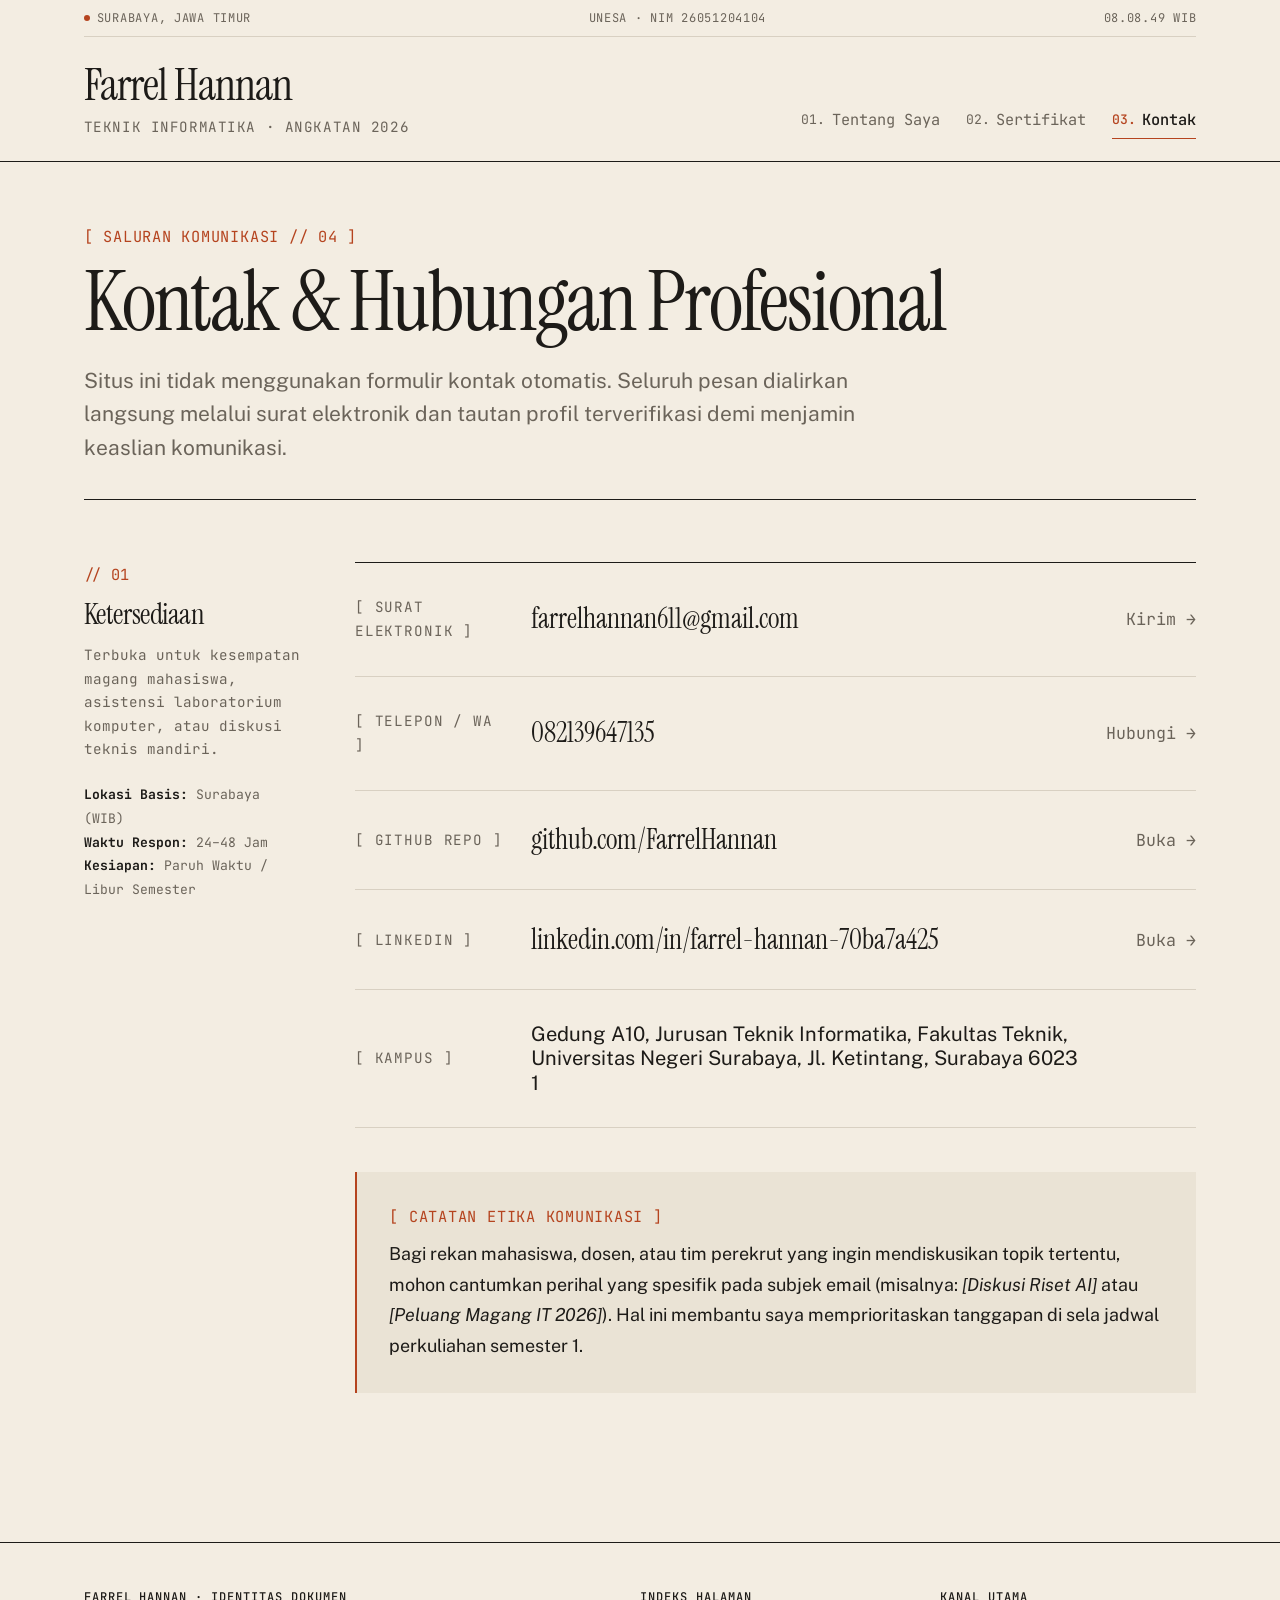
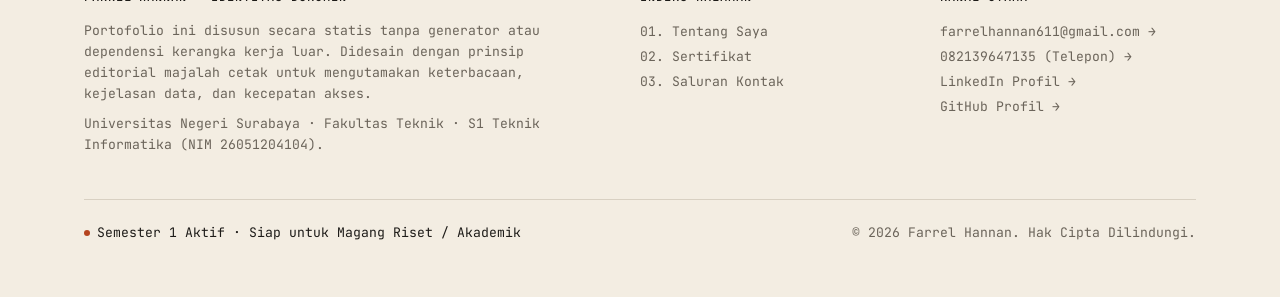
==== commit 35122690: "Revert "feat: ubah portofolio ke HTML murni tanpa CSS dan JavaScript" This reverts commit cb6a9e9d25" ====
--- a/kontak.html
+++ b/kontak.html
@@ -6,156 +6,189 @@
   <title>Kontak & Jalur Komunikasi — Farrel Hannan</title>
   <meta name="description" content="Saluran komunikasi langsung Farrel Hannan untuk diskusi riset kecerdasan buatan, keamanan siber, dan peluang magang atau kolaborasi teknis.">
   <meta name="author" content="Farrel Hannan">
+
+  <!-- Open Graph -->
+  <meta property="og:title" content="Kontak & Jalur Komunikasi — Farrel Hannan">
+  <meta property="og:description" content="Kanal komunikasi formal melalui email, GitHub, dan profil LinkedIn.">
+  <meta property="og:type" content="website">
+  <meta property="og:locale" content="id_ID">
+
+  <!-- Favicon -->
   <link rel="icon" type="image/svg+xml" href="assets/favicon.svg">
+
+  <!-- Google Fonts: Instrument Serif, Public Sans, JetBrains Mono -->
+  <link rel="preconnect" href="https://fonts.googleapis.com">
+  <link rel="preconnect" href="https://fonts.gstatic.com" crossorigin>
+  <link href="https://fonts.googleapis.com/css2?family=Instrument+Serif:ital@0;1&family=JetBrains+Mono:wght@400;500&family=Public+Sans:ital,wght@0,300..700;1,300..700&display=swap" rel="stylesheet">
+
+  <!-- Stylesheet -->
+  <link rel="stylesheet" href="css/style.css">
+
+  <!-- Scripts -->
+  <script src="js/main.js" defer></script>
 </head>
 <body>
+  <!-- Aksesibilitas: Skip Link -->
+  <a href="#main-content" class="skip-link">Loncat ke konten utama</a>
 
-  <!-- Bagian Header & Navigasi -->
-  <header>
-    <h1>Farrel Hannan</h1>
-    <p>
-      <strong>Mahasiswa S1 Teknik Informatika</strong> — Universitas Negeri Surabaya (UNESA)<br>
-      NIM: 26051204104 | Angkatan: 2026 | Domisili: Surabaya, Jawa Timur
-    </p>
+  <!-- Masthead Editorial -->
+  <header class="masthead">
+    <div class="container">
+      <div class="masthead-meta">
+        <span class="masthead-meta-item">
+          <span class="meta-dot" aria-hidden="true"></span>
+          Surabaya, Jawa Timur
+        </span>
+        <span class="masthead-meta-item">UNESA · NIM 26051204104</span>
+        <span class="masthead-meta-item current-time-display" aria-label="Waktu lokal Surabaya">--:-- WIB</span>
+      </div>
 
-    <!-- Navigasi Menu Antar-Halaman -->
-    <nav>
-      <table border="0" cellpadding="5" cellspacing="0">
-        <tr>
-          <td><strong>Navigasi:</strong></td>
-          <td><a href="index.html"><strong>[01. Tentang Saya]</strong></a></td>
-          <td>|</td>
-          <td><a href="sertifikat.html"><strong>[02. Sertifikat]</strong></a></td>
-          <td>|</td>
-          <td><a href="kontak.html"><strong>[03. Kontak]</strong></a></td>
-        </tr>
-      </table>
-    </nav>
+      <div class="masthead-main">
+        <div class="site-title">
+          <a href="index.html">Farrel Hannan</a>
+          <span class="site-subtitle">Teknik Informatika · Angkatan 2026</span>
+        </div>
+
+        <button type="button" class="nav-toggle" aria-expanded="false" aria-controls="primary-nav" aria-label="Buka navigasi menu">
+          Menu [=]
+        </button>
+
+        <nav id="primary-nav" class="nav-menu" aria-label="Navigasi Utama">
+          <a href="index.html" class="nav-link"><span class="nav-num">01.</span> Tentang Saya</a>
+          <a href="sertifikat.html" class="nav-link"><span class="nav-num">02.</span> Sertifikat</a>
+          <a href="kontak.html" class="nav-link"><span class="nav-num">03.</span> Kontak</a>
+        </nav>
+      </div>
+    </div>
   </header>
 
-  <hr>
+  <!-- Konten Utama -->
+  <main id="main-content" class="fade-in-entry">
+    <div class="container" style="padding-top: var(--space-xl); padding-bottom: var(--space-xl);">
 
-  <!-- Konten Utama: Kontak & Komunikasi -->
-  <main>
-    <section>
-      <h2>Kontak & Jalur Komunikasi</h2>
-      <p>
-        Saya menyambut baik setiap bentuk komunikasi, diskusi akademis, riset kolaboratif mengenai kecerdasan buatan dan keamanan siber, maupun tawaran kesempatan magang mahasiswa. Anda dapat menghubungi saya melalui saluran-saluran resmi berikut:
-      </p>
+      <!-- Header Halaman -->
+      <div style="border-bottom: 1px solid var(--border-dark); padding-bottom: 2rem; margin-bottom: 3.5rem;">
+        <div class="mono-num" style="margin-bottom: 0.5rem;">[ SALURAN KOMUNIKASI // 04 ]</div>
+        <h1 style="margin-bottom: 1rem;">Kontak & Hubungan Profesional</h1>
+        <p class="lead-text text-muted" style="max-width: 820px;">
+          Situs ini tidak menggunakan formulir kontak otomatis. Seluruh pesan dialirkan langsung melalui surat elektronik dan tautan profil terverifikasi demi menjamin keaslian komunikasi.
+        </p>
+      </div>
 
-      <!-- Tabel Saluran Komunikasi -->
-      <table border="1" cellpadding="8" cellspacing="0" width="100%">
-        <thead>
-          <tr bgcolor="#f0f0f0">
-            <th width="25%" align="left">Kanal Komunikasi</th>
-            <th width="40%" align="left">Detail / Akun</th>
-            <th align="left">Tautan Langsung</th>
-          </tr>
-        </thead>
-        <tbody>
-          <tr>
-            <td><strong>Surat Elektronik (Email)</strong></td>
-            <td>farrelhannan611@gmail.com</td>
-            <td><a href="mailto:farrelhannan611@gmail.com">Kirim Email Langsung &rarr;</a></td>
-          </tr>
-          <tr>
-            <td><strong>Telepon / WhatsApp</strong></td>
-            <td>082139647135</td>
-            <td><a href="https://wa.me/6282139647135" target="_blank">Chat via WhatsApp &rarr;</a></td>
-          </tr>
-          <tr>
-            <td><strong>LinkedIn</strong></td>
-            <td>farrel-hannan-70ba7a425</td>
-            <td><a href="https://www.linkedin.com/in/farrel-hannan-70ba7a425" target="_blank">Buka Profil LinkedIn &rarr;</a></td>
-          </tr>
-          <tr>
-            <td><strong>GitHub</strong></td>
-            <td>FarrelHannan</td>
-            <td><a href="https://github.com/FarrelHannan" target="_blank">Buka Repositori GitHub &rarr;</a></td>
-          </tr>
-          <tr>
-            <td><strong>Alamat Kampus</strong></td>
-            <td colspan="2">
-              Gedung Jurusan Teknik Informatika, Fakultas Teknik<br>
-              Universitas Negeri Surabaya (UNESA), Kampus Ketintang<br>
-              Jl. Ketintang, Gayungan, Kota Surabaya, Jawa Timur 60231
-            </td>
-          </tr>
-        </tbody>
-      </table>
-    </section>
+      <!-- Layout Editorial Kontak -->
+      <div class="editorial-layout">
+        <!-- Rail Kolom Samping -->
+        <div class="rail-col">
+          <span class="rail-index">// 01</span>
+          <h2 class="rail-title">Ketersediaan</h2>
+          <p class="rail-desc" style="margin-bottom: 1.25rem;">
+            Terbuka untuk kesempatan magang mahasiswa, asistensi laboratorium komputer, atau diskusi teknis mandiri.
+          </p>
+          <div style="font-family: var(--font-mono); font-size: 0.75rem; color: var(--text-muted); line-height: 1.8;">
+            <div><strong style="color: var(--text-main);">Lokasi Basis:</strong> Surabaya (WIB)</div>
+            <div><strong style="color: var(--text-main);">Waktu Respon:</strong> 24–48 Jam</div>
+            <div><strong style="color: var(--text-main);">Kesiapan:</strong> Paruh Waktu / Libur Semester</div>
+          </div>
+        </div>
 
-    <br>
+        <!-- Kolom Konten Saluran Kontak -->
+        <div class="content-col">
+          <div class="contact-list">
+            <!-- Email -->
+            <a href="mailto:farrelhannan611@gmail.com" class="contact-row" aria-label="Kirim surat elektronik ke Farrel Hannan">
+              <span class="contact-label">[ SURAT ELEKTRONIK ]</span>
+              <span class="contact-val">farrelhannan611@gmail.com</span>
+              <span class="contact-arrow" aria-hidden="true">Kirim &rarr;</span>
+            </a>
 
-    <!-- Formulir Kirim Pesan Cepat Menggunakan HTML Murni -->
-    <section>
-      <form action="mailto:farrelhannan611@gmail.com" method="post" enctype="text/plain">
-        <fieldset>
-          <legend><strong>Kirim Pesan / Formulir Kontak (HTML Murni)</strong></legend>
-          <p>
-            <em>Formulir ini menggunakan fitur bawaan HTML murni untuk mengirim pesan langsung ke aplikasi email Anda:</em>
-          </p>
+            <!-- Telepon / WhatsApp -->
+            <a href="https://wa.me/6282139647135" target="_blank" rel="noopener noreferrer" class="contact-row" aria-label="Hubungi Farrel Hannan via WhatsApp atau Telepon">
+              <span class="contact-label">[ TELEPON / WA ]</span>
+              <span class="contact-val">082139647135</span>
+              <span class="contact-arrow" aria-hidden="true">Hubungi &rarr;</span>
+            </a>
 
-          <table border="0" cellpadding="6" cellspacing="0">
-            <tr>
-              <td valign="top"><label for="nama"><strong>Nama Lengkap:</strong></label></td>
-              <td><input type="text" id="nama" name="Nama_Pengirim" size="40" required placeholder="Masukkan nama Anda"></td>
-            </tr>
-            <tr>
-              <td valign="top"><label for="email"><strong>Alamat Email:</strong></label></td>
-              <td><input type="email" id="email" name="Email_Pengirim" size="40" required placeholder="nama@instansi.com"></td>
-            </tr>
-            <tr>
-              <td valign="top"><label for="subjek"><strong>Subjek Pesan:</strong></label></td>
-              <td><input type="text" id="subjek" name="Subjek" size="40" required placeholder="Contoh: Tawaran Magang / Diskusi Riset"></td>
-            </tr>
-            <tr>
-              <td valign="top"><label for="pesan"><strong>Isi Pesan:</strong></label></td>
-              <td><textarea id="pesan" name="Pesan" rows="6" cols="42" required placeholder="Tuliskan pesan atau pertanyaan Anda di sini..."></textarea></td>
-            </tr>
-            <tr>
-              <td></td>
-              <td>
-                <input type="submit" value="Kirim Pesan Melalui Email">
-                <input type="reset" value="Kosongkan Formulir">
-              </td>
-            </tr>
-          </table>
-        </fieldset>
-      </form>
-    </section>
+            <!-- GitHub -->
+            <a href="https://github.com/FarrelHannan" target="_blank" rel="noopener noreferrer" class="contact-row" aria-label="Buka profil GitHub Farrel Hannan">
+              <span class="contact-label">[ GITHUB REPO ]</span>
+              <span class="contact-val">github.com/FarrelHannan</span>
+              <span class="contact-arrow" aria-hidden="true">Buka &rarr;</span>
+            </a>
 
+            <!-- LinkedIn -->
+            <a href="https://www.linkedin.com/in/farrel-hannan-70ba7a425" target="_blank" rel="noopener noreferrer" class="contact-row" aria-label="Buka profil LinkedIn Farrel Hannan">
+              <span class="contact-label">[ LINKEDIN ]</span>
+              <span class="contact-val">linkedin.com/in/farrel-hannan-70ba7a425</span>
+              <span class="contact-arrow" aria-hidden="true">Buka &rarr;</span>
+            </a>
+
+            <!-- Kampus Fisik -->
+            <div class="contact-row">
+              <span class="contact-label">[ KAMPUS ]</span>
+              <span class="contact-val" style="font-size: 1.15rem; font-family: var(--font-sans);">
+                Gedung A10, Jurusan Teknik Informatika, Fakultas Teknik, Universitas Negeri Surabaya, Jl. Ketintang, Surabaya 60231
+              </span>
+              <span class="contact-arrow" style="opacity: 0;">—</span>
+            </div>
+          </div>
+
+          <!-- Petunjuk Komunikasi -->
+          <aside class="contact-note-block">
+            <div class="mono-num" style="margin-bottom: 0.5rem;">[ CATATAN ETIKA KOMUNIKASI ]</div>
+            <p class="contact-note-text">
+              Bagi rekan mahasiswa, dosen, atau tim perekrut yang ingin mendiskusikan topik tertentu, mohon cantumkan perihal yang spesifik pada subjek email (misalnya: <em>[Diskusi Riset AI]</em> atau <em>[Peluang Magang IT 2026]</em>). Hal ini membantu saya memprioritaskan tanggapan di sela jadwal perkuliahan semester 1.
+            </p>
+          </aside>
+        </div>
+      </div>
+
+    </div>
   </main>
 
-  <hr>
+  <!-- Footer Editorial (Colophon) -->
+  <footer class="site-footer">
+    <div class="container">
+      <div class="footer-grid">
+        <div class="footer-col-content">
+          <div class="footer-col-title">Farrel Hannan · Identitas Dokumen</div>
+          <p>
+            Portofolio ini disusun secara statis tanpa generator atau dependensi kerangka kerja luar. Didesain dengan prinsip editorial majalah cetak untuk mengutamakan keterbacaan, kejelasan data, dan kecepatan akses.
+          </p>
+          <p class="text-muted">
+            Universitas Negeri Surabaya · Fakultas Teknik · S1 Teknik Informatika (NIM 26051204104).
+          </p>
+        </div>
 
-  <!-- Bagian Footer Halaman -->
-  <footer>
-    <table border="0" cellpadding="4" cellspacing="0" width="100%">
-      <tr>
-        <td>
-          <p>
-            <strong>Farrel Hannan</strong> — Mahasiswa S1 Teknik Informatika<br>
-            Fakultas Teknik, Universitas Negeri Surabaya (UNESA)<br>
-            NIM: 26051204104 | Tahun 2026
-          </p>
-        </td>
-        <td align="right">
-          <p>
-            <a href="index.html">Tentang Saya</a> | 
-            <a href="sertifikat.html">Sertifikat</a> | 
-            <a href="kontak.html">Kontak</a><br>
-            <em>Website ini dibuat murni menggunakan bahasa HTML tanpa CSS dan JavaScript.</em>
-          </p>
-        </td>
-      </tr>
-      <tr>
-        <td colspan="2" align="center">
-          <small>&copy; 2026 Farrel Hannan. Hak Cipta Dilindungi.</small>
-        </td>
-      </tr>
-    </table>
+        <div class="footer-col-content">
+          <div class="footer-col-title">Indeks Halaman</div>
+          <ul style="line-height: 1.9;">
+            <li><a href="index.html">01. Tentang Saya</a></li>
+            <li><a href="sertifikat.html">02. Sertifikat</a></li>
+            <li><a href="kontak.html">03. Saluran Kontak</a></li>
+          </ul>
+        </div>
+
+        <div class="footer-col-content">
+          <div class="footer-col-title">Kanal Utama</div>
+          <ul style="line-height: 1.9;">
+            <li><a href="mailto:farrelhannan611@gmail.com">farrelhannan611@gmail.com &rarr;</a></li>
+            <li><a href="tel:082139647135">082139647135 (Telepon) &rarr;</a></li>
+            <li><a href="https://www.linkedin.com/in/farrel-hannan-70ba7a425" target="_blank" rel="noopener noreferrer">LinkedIn Profil &rarr;</a></li>
+            <li><a href="https://github.com/FarrelHannan" target="_blank" rel="noopener noreferrer">GitHub Profil &rarr;</a></li>
+          </ul>
+        </div>
+      </div>
+
+      <div class="footer-bottom">
+        <div class="footer-status-pill">
+          <span class="meta-dot" aria-hidden="true"></span>
+          <span>Semester 1 Aktif · Siap untuk Magang Riset / Akademik</span>
+        </div>
+        <div>
+          &copy; 2026 Farrel Hannan. Hak Cipta Dilindungi.
+        </div>
+      </div>
+    </div>
   </footer>
-
 </body>
 </html>
--- a/css/style.css
+++ b/css/style.css
@@ -0,0 +1,1435 @@
+/* ==========================================================================
+   PORTOFOLIO FARREL HANNAN - EDITORIAL DESIGN SYSTEM
+   Statis, Cepat, Tipografis, Mengutamakan Legibilitas
+   ========================================================================== */
+
+/* --------------------------------------------------------------------------
+   1. DESIGN TOKENS (CSS VARIABLES)
+   -------------------------------------------------------------------------- */
+:root {
+  /* Palet Warna (Satu aksen: terracotta #b5441f) */
+  --bg-primary: #f3ede2;
+  --bg-secondary: #eae3d5;
+  --text-main: #1d1b18;
+  --text-muted: #6b645a;
+  --accent: #b5441f;
+  --border-line: #d8d0c2;
+  --border-dark: #1d1b18;
+  --border-dashed: #b8b0a2;
+
+  /* Tipografi */
+  --font-serif: 'Instrument Serif', Georgia, 'Times New Roman', serif;
+  --font-sans: 'Public Sans', -apple-system, BlinkMacSystemFont, 'Segoe UI', sans-serif;
+  --font-mono: 'JetBrains Mono', ui-monospace, SFMono-Regular, Menlo, monospace;
+
+  /* Tata Letak & Spasi */
+  --container-max: 1200px;
+  --container-pad: clamp(1.25rem, 4vw, 2.5rem);
+  --space-3xs: 0.25rem;
+  --space-2xs: 0.5rem;
+  --space-xs: 0.75rem;
+  --space-sm: 1rem;
+  --space-md: 1.5rem;
+  --space-lg: 2.25rem;
+  --space-xl: 3.5rem;
+  --space-2xl: 5rem;
+  --space-3xl: 7.5rem;
+
+  /* Transisi */
+  --transition-fast: 160ms cubic-bezier(0.16, 1, 0.3, 1);
+  --transition-base: 220ms cubic-bezier(0.16, 1, 0.3, 1);
+}
+
+/* --------------------------------------------------------------------------
+   2. RESET & PENGATURAN DASAR
+   -------------------------------------------------------------------------- */
+*,
+*::before,
+*::after {
+  box-sizing: border-box;
+  margin: 0;
+  padding: 0;
+}
+
+html {
+  font-size: 17.5px;
+  background-color: var(--bg-primary);
+  color: var(--text-main);
+  text-rendering: optimizeLegibility;
+  -webkit-font-smoothing: antialiased;
+  -moz-osx-font-smoothing: grayscale;
+  scroll-behavior: smooth;
+}
+
+body {
+  font-family: var(--font-sans);
+  font-size: clamp(1.05rem, 1.15vw, 1.2rem);
+  line-height: 1.7;
+  color: var(--text-main);
+  background-color: var(--bg-primary);
+  min-height: 100vh;
+  display: flex;
+  flex-direction: column;
+}
+
+/* Aksesibilitas: Keyboard Focus */
+:focus-visible {
+  outline: 2px solid var(--accent);
+  outline-offset: 3px;
+}
+
+/* Skip Link */
+.skip-link {
+  position: absolute;
+  top: -100px;
+  left: 1rem;
+  background-color: var(--text-main);
+  color: var(--bg-primary);
+  padding: 0.75rem 1.25rem;
+  font-family: var(--font-mono);
+  font-size: 0.875rem;
+  text-decoration: none;
+  z-index: 9999;
+  transition: top var(--transition-fast);
+}
+
+.skip-link:focus {
+  top: 1rem;
+}
+
+/* Teks & Tautan */
+a {
+  color: inherit;
+  text-decoration: none;
+  transition: color var(--transition-fast), border-color var(--transition-fast);
+}
+
+img {
+  max-width: 100%;
+  height: auto;
+  display: block;
+}
+
+ul, ol {
+  list-style: none;
+}
+
+/* --------------------------------------------------------------------------
+   3. TIPOGRAFI EDITORIAL
+   -------------------------------------------------------------------------- */
+h1, .h1 {
+  font-family: var(--font-serif);
+  font-weight: 400;
+  font-style: normal;
+  font-size: clamp(2.85rem, 6.6vw, 5.25rem);
+  line-height: 1.04;
+  letter-spacing: -0.025em;
+  color: var(--text-main);
+}
+
+h2, .h2 {
+  font-family: var(--font-serif);
+  font-weight: 400;
+  font-size: clamp(2rem, 4.2vw, 3.35rem);
+  line-height: 1.12;
+  letter-spacing: -0.015em;
+  color: var(--text-main);
+}
+
+h3, .h3 {
+  font-family: var(--font-serif);
+  font-weight: 400;
+  font-size: clamp(1.45rem, 2.5vw, 2.1rem);
+  line-height: 1.25;
+  color: var(--text-main);
+}
+
+p {
+  margin-bottom: 1.35rem;
+  color: var(--text-main);
+}
+
+p:last-child {
+  margin-bottom: 0;
+}
+
+.lead-text {
+  font-size: clamp(1.2rem, 1.55vw, 1.45rem);
+  line-height: 1.6;
+  color: var(--text-main);
+}
+
+.text-muted {
+  color: var(--text-muted);
+}
+
+.font-mono {
+  font-family: var(--font-mono);
+  font-size: 0.875rem;
+  letter-spacing: 0.02em;
+}
+
+.font-serif {
+  font-family: var(--font-serif);
+}
+
+.font-italic {
+  font-style: italic;
+}
+
+/* Tag / Indikator Monospace */
+.mono-tag {
+  font-family: var(--font-mono);
+  font-size: 0.8125rem;
+  letter-spacing: 0.04em;
+  text-transform: uppercase;
+  color: var(--text-muted);
+  display: inline-block;
+}
+
+.mono-num {
+  font-family: var(--font-mono);
+  font-size: 0.875rem;
+  color: var(--accent);
+  letter-spacing: 0.05em;
+}
+
+/* --------------------------------------------------------------------------
+   4. TATA LETAK & CONTAINER
+   -------------------------------------------------------------------------- */
+.container {
+  width: 100%;
+  max-width: var(--container-max);
+  margin-left: auto;
+  margin-right: auto;
+  padding-left: var(--container-pad);
+  padding-right: var(--container-pad);
+}
+
+main {
+  flex: 1 0 auto;
+}
+
+/* Garis Pemisah Editorial */
+.rule-solid {
+  border: 0;
+  border-top: 1px solid var(--border-line);
+  margin: 0;
+  width: 100%;
+}
+
+.rule-dark {
+  border: 0;
+  border-top: 1px solid var(--border-dark);
+  margin: 0;
+  width: 100%;
+}
+
+.rule-dashed {
+  border: 0;
+  border-top: 1px dashed var(--border-dashed);
+  margin: 0;
+  width: 100%;
+}
+
+/* --------------------------------------------------------------------------
+   5. MASTHEAD & NAVIGASI
+   -------------------------------------------------------------------------- */
+.masthead {
+  border-bottom: 1px solid var(--border-dark);
+  background-color: var(--bg-primary);
+  position: relative;
+  z-index: 100;
+}
+
+/* Baris Info Atas (Ticker Editorial) */
+.masthead-meta {
+  display: flex;
+  justify-content: space-between;
+  align-items: center;
+  padding: 0.45rem 0;
+  border-bottom: 1px solid var(--border-line);
+  font-family: var(--font-mono);
+  font-size: 0.6875rem;
+  color: var(--text-muted);
+  text-transform: uppercase;
+  letter-spacing: 0.06em;
+  flex-wrap: wrap;
+  gap: 0.5rem;
+}
+
+.masthead-meta-item {
+  display: inline-flex;
+  align-items: center;
+  gap: 0.4rem;
+}
+
+.meta-dot {
+  width: 6px;
+  height: 6px;
+  background-color: var(--accent);
+  border-radius: 50%;
+  display: inline-block;
+}
+
+/* Bagian Utama Masthead */
+.masthead-main {
+  display: flex;
+  justify-content: space-between;
+  align-items: flex-end;
+  padding: 1.5rem 0 1.25rem 0;
+  gap: 2rem;
+  flex-wrap: wrap;
+}
+
+.site-title {
+  display: flex;
+  flex-direction: column;
+}
+
+.site-title a {
+  font-family: var(--font-serif);
+  font-size: clamp(1.85rem, 3.5vw, 2.6rem);
+  line-height: 1;
+  letter-spacing: -0.02em;
+  color: var(--text-main);
+  text-decoration: none;
+}
+
+.site-title a:hover {
+  color: var(--accent);
+}
+
+.site-subtitle {
+  font-family: var(--font-mono);
+  font-size: 0.8125rem;
+  color: var(--text-muted);
+  margin-top: 0.4rem;
+  letter-spacing: 0.04em;
+  text-transform: uppercase;
+}
+
+/* Navigasi Utama */
+.nav-menu {
+  display: flex;
+  align-items: center;
+  gap: 1.5rem;
+}
+
+.nav-link {
+  font-family: var(--font-mono);
+  font-size: 0.875rem;
+  color: var(--text-muted);
+  text-decoration: none;
+  display: inline-flex;
+  align-items: center;
+  gap: 0.35rem;
+  padding: 0.35rem 0;
+  position: relative;
+  transition: color var(--transition-fast);
+}
+
+.nav-link .nav-num {
+  color: var(--text-muted);
+  font-size: 0.75rem;
+  transition: color var(--transition-fast);
+}
+
+.nav-link:hover {
+  color: var(--text-main);
+}
+
+.nav-link:hover .nav-num {
+  color: var(--accent);
+}
+
+.nav-link.active {
+  color: var(--text-main);
+  font-weight: 500;
+}
+
+.nav-link.active .nav-num {
+  color: var(--accent);
+  font-weight: 500;
+}
+
+.nav-link.active::after {
+  content: "";
+  position: absolute;
+  bottom: 0;
+  left: 0;
+  width: 100%;
+  height: 1px;
+  background-color: var(--accent);
+}
+
+/* Tombol Toggle Mobile */
+.nav-toggle {
+  display: none;
+  background: transparent;
+  border: 1px solid var(--border-dark);
+  color: var(--text-main);
+  font-family: var(--font-mono);
+  font-size: 0.8125rem;
+  padding: 0.45rem 0.85rem;
+  text-transform: uppercase;
+  letter-spacing: 0.06em;
+  cursor: pointer;
+  transition: background-color var(--transition-fast), color var(--transition-fast);
+}
+
+.nav-toggle:hover {
+  background-color: var(--text-main);
+  color: var(--bg-primary);
+}
+
+/* --------------------------------------------------------------------------
+   6. GRID EDITORIAL ASIMETRIS
+   -------------------------------------------------------------------------- */
+.editorial-section {
+  padding-top: var(--space-xl);
+  padding-bottom: var(--space-xl);
+}
+
+.editorial-layout {
+  display: grid;
+  grid-template-columns: 220px 1fr;
+  gap: clamp(1.5rem, 4vw, 4rem);
+  align-items: start;
+}
+
+/* Kolom Samping / Rail Data (Sticky di desktop) */
+.rail-col {
+  position: sticky;
+  top: 2rem;
+  padding-bottom: 1.5rem;
+}
+
+.rail-index {
+  font-family: var(--font-mono);
+  font-size: 0.875rem;
+  color: var(--accent);
+  margin-bottom: 0.5rem;
+  display: block;
+}
+
+.rail-title {
+  font-family: var(--font-serif);
+  font-size: 1.65rem;
+  line-height: 1.2;
+  color: var(--text-main);
+  margin-bottom: 0.75rem;
+}
+
+.rail-desc {
+  font-family: var(--font-mono);
+  font-size: 0.8125rem;
+  line-height: 1.65;
+  color: var(--text-muted);
+}
+
+/* Kolom Konten Utama */
+.content-col {
+  min-width: 0; /* mencegah grid blowout */
+}
+
+/* --------------------------------------------------------------------------
+   7. KOMPONEN BERANDA (HERO & STATEMENT)
+   -------------------------------------------------------------------------- */
+.hero-editorial {
+  padding: var(--space-xl) 0 var(--space-lg) 0;
+  border-bottom: 1px solid var(--border-line);
+}
+
+.hero-meta-label {
+  font-family: var(--font-mono);
+  font-size: 0.8125rem;
+  text-transform: uppercase;
+  letter-spacing: 0.08em;
+  color: var(--accent);
+  margin-bottom: 1.25rem;
+  display: flex;
+  align-items: center;
+  gap: 0.5rem;
+}
+
+.hero-statement {
+  font-family: var(--font-serif);
+  font-weight: 400;
+  font-size: clamp(2.45rem, 5.6vw, 4.65rem);
+  line-height: 1.08;
+  letter-spacing: -0.02em;
+  color: var(--text-main);
+  max-width: 1040px;
+  margin-bottom: 2rem;
+}
+
+.hero-statement em {
+  font-style: italic;
+  font-family: var(--font-serif);
+  color: var(--accent);
+}
+
+.hero-subdeck {
+  display: grid;
+  grid-template-columns: 240px 1.4fr 1.1fr;
+  gap: 2.25rem;
+  padding-top: 2rem;
+  border-top: 1px solid var(--border-line);
+  align-items: start;
+}
+
+.profile-photo-frame {
+  border: 1px solid var(--border-line);
+  background-color: #ffffff;
+  padding: 0.65rem;
+  box-shadow: 0 1px 3px rgba(0,0,0,0.04);
+}
+
+.profile-photo-img {
+  width: 100%;
+  aspect-ratio: 2 / 3;
+  object-fit: cover;
+  display: block;
+  border: 1px solid var(--border-line);
+}
+
+.profile-photo-caption {
+  margin-top: 0.6rem;
+  font-family: var(--font-mono);
+  font-size: 0.75rem;
+  color: var(--text-muted);
+  line-height: 1.45;
+  display: flex;
+  flex-direction: column;
+  gap: 0.2rem;
+}
+
+.hero-bio-short {
+  font-size: clamp(1.05rem, 1.2vw, 1.2rem);
+  line-height: 1.68;
+  color: var(--text-main);
+}
+
+.hero-specs-list {
+  font-family: var(--font-mono);
+  font-size: 0.875rem;
+  line-height: 1.85;
+  color: var(--text-muted);
+}
+
+.hero-specs-list dt {
+  color: var(--text-main);
+  font-weight: 500;
+  display: inline-block;
+  min-width: 90px;
+}
+
+.hero-specs-list dd {
+  display: inline;
+  margin: 0;
+}
+
+.hero-specs-list dd::after {
+  content: "";
+  display: block;
+}
+
+@media (max-width: 960px) {
+  .hero-subdeck {
+    grid-template-columns: 220px 1fr;
+  }
+  .hero-specs-list {
+    grid-column: 1 / -1;
+  }
+}
+
+@media (max-width: 600px) {
+  .hero-subdeck {
+    grid-template-columns: 1fr;
+  }
+  .profile-photo-frame {
+    max-width: 240px;
+    margin: 0 auto 1rem auto;
+  }
+}
+
+/* --------------------------------------------------------------------------
+   8. DAFTAR BERGARIS TIPOGRAFIS (RULED LIST) - BUKAN KARTU
+   -------------------------------------------------------------------------- */
+.ruled-list {
+  border-top: 1px solid var(--border-dark);
+}
+
+.ruled-item {
+  border-bottom: 1px solid var(--border-line);
+  padding: 1.75rem 0;
+  display: grid;
+  grid-template-columns: 80px 1.4fr 1.6fr 100px;
+  gap: 1.5rem;
+  align-items: baseline;
+  transition: color var(--transition-fast);
+}
+
+.ruled-item:hover .ruled-item-title {
+  color: var(--accent);
+}
+
+.ruled-item:hover .ruled-item-arrow {
+  color: var(--accent);
+  transform: translateX(4px);
+}
+
+.ruled-item-num {
+  font-family: var(--font-mono);
+  font-size: 0.8125rem;
+  color: var(--text-muted);
+}
+
+.ruled-item-main {
+  min-width: 0;
+}
+
+.ruled-item-title {
+  font-family: var(--font-serif);
+  font-size: clamp(1.4rem, 2vw, 1.85rem);
+  line-height: 1.2;
+  color: var(--text-main);
+  margin-bottom: 0.35rem;
+  transition: color var(--transition-fast);
+}
+
+.ruled-item-meta {
+  font-family: var(--font-mono);
+  font-size: 0.75rem;
+  color: var(--text-muted);
+  letter-spacing: 0.03em;
+}
+
+.ruled-item-desc {
+  font-size: 0.95rem;
+  line-height: 1.6;
+  color: var(--text-muted);
+}
+
+.ruled-item-action {
+  text-align: right;
+  font-family: var(--font-mono);
+  font-size: 0.8125rem;
+}
+
+.ruled-item-arrow {
+  font-family: var(--font-mono);
+  color: var(--text-muted);
+  display: inline-block;
+  transition: transform var(--transition-fast), color var(--transition-fast);
+}
+
+/* --------------------------------------------------------------------------
+   9. DETAIL ARSIP PROYEK (Halaman proyek.html)
+   -------------------------------------------------------------------------- */
+.project-entry {
+  border-top: 1px solid var(--border-dark);
+  padding: 2.5rem 0;
+}
+
+.project-entry:last-child {
+  border-bottom: 1px solid var(--border-line);
+}
+
+.project-header {
+  display: flex;
+  justify-content: space-between;
+  align-items: baseline;
+  flex-wrap: wrap;
+  gap: 1rem;
+  margin-bottom: 1.25rem;
+}
+
+.project-id-title {
+  display: flex;
+  align-items: baseline;
+  gap: 1rem;
+  flex-wrap: wrap;
+}
+
+.project-title {
+  font-family: var(--font-serif);
+  font-size: clamp(1.85rem, 3.2vw, 2.5rem);
+  line-height: 1.15;
+  color: var(--text-main);
+}
+
+.project-category {
+  font-family: var(--font-mono);
+  font-size: 0.75rem;
+  color: var(--accent);
+  letter-spacing: 0.05em;
+  text-transform: uppercase;
+}
+
+.project-meta-grid {
+  display: grid;
+  grid-template-columns: repeat(auto-fit, minmax(200px, 1fr));
+  gap: 1.25rem;
+  padding: 1.25rem 0;
+  border-top: 1px solid var(--border-line);
+  border-bottom: 1px dashed var(--border-dashed);
+  margin-bottom: 1.75rem;
+  font-family: var(--font-mono);
+  font-size: 0.8125rem;
+}
+
+.project-meta-cell {
+  display: flex;
+  flex-direction: column;
+  gap: 0.25rem;
+}
+
+.project-meta-label {
+  font-size: 0.6875rem;
+  text-transform: uppercase;
+  color: var(--text-muted);
+  letter-spacing: 0.06em;
+}
+
+.project-meta-val {
+  color: var(--text-main);
+}
+
+.project-body {
+  display: grid;
+  grid-template-columns: 1fr 1fr;
+  gap: 2.5rem;
+  margin-bottom: 1.75rem;
+}
+
+.project-block-title {
+  font-family: var(--font-mono);
+  font-size: 0.75rem;
+  text-transform: uppercase;
+  letter-spacing: 0.06em;
+  color: var(--text-muted);
+  margin-bottom: 0.5rem;
+}
+
+.project-block-content {
+  font-size: 0.95rem;
+  line-height: 1.65;
+  color: var(--text-main);
+}
+
+.project-tools-wrap {
+  display: flex;
+  flex-wrap: wrap;
+  gap: 0.5rem;
+  margin-top: 0.5rem;
+}
+
+.tool-chip {
+  font-family: var(--font-mono);
+  font-size: 0.75rem;
+  color: var(--text-main);
+  background-color: var(--bg-secondary);
+  padding: 0.2rem 0.55rem;
+  border: 1px solid var(--border-line);
+}
+
+.project-links-wrap {
+  display: flex;
+  gap: 1.5rem;
+  align-items: center;
+  padding-top: 1rem;
+  border-top: 1px solid var(--border-line);
+}
+
+.text-action-link {
+  font-family: var(--font-mono);
+  font-size: 0.8125rem;
+  color: var(--accent);
+  display: inline-flex;
+  align-items: center;
+  gap: 0.35rem;
+  text-decoration: underline;
+  text-underline-offset: 3px;
+  transition: color var(--transition-fast);
+}
+
+.text-action-link:hover {
+  color: var(--text-main);
+}
+
+/* --------------------------------------------------------------------------
+   10. TIMELINE PENDIDIKAN & TABEL DATA (Halaman tentang.html)
+   -------------------------------------------------------------------------- */
+.timeline-editorial {
+  border-top: 1px solid var(--border-dark);
+}
+
+.timeline-row {
+  display: grid;
+  grid-template-columns: 160px 1fr;
+  gap: 2rem;
+  padding: 1.75rem 0;
+  border-bottom: 1px dashed var(--border-dashed);
+}
+
+.timeline-row:last-child {
+  border-bottom: 1px solid var(--border-line);
+}
+
+.timeline-period {
+  font-family: var(--font-mono);
+  font-size: 0.875rem;
+  color: var(--accent);
+  letter-spacing: 0.03em;
+}
+
+.timeline-institution {
+  font-family: var(--font-serif);
+  font-size: clamp(1.45rem, 2.2vw, 1.85rem);
+  line-height: 1.25;
+  color: var(--text-main);
+  margin-bottom: 0.35rem;
+}
+
+.timeline-degree {
+  font-family: var(--font-mono);
+  font-size: 0.875rem;
+  color: var(--text-muted);
+  margin-bottom: 0.75rem;
+}
+
+.timeline-notes {
+  font-size: 1.025rem;
+  line-height: 1.65;
+  color: var(--text-main);
+}
+
+/* Daftar Keahlian Tipografis (Bukan Kartu / Bukan Skill Bar) */
+.skills-grid {
+  display: grid;
+  grid-template-columns: 1fr 1fr;
+  gap: 2.5rem;
+  margin-top: 1rem;
+}
+
+.skill-category {
+  border-top: 1px solid var(--border-dark);
+  padding-top: 1rem;
+}
+
+.skill-category-title {
+  font-family: var(--font-serif);
+  font-size: 1.65rem;
+  color: var(--text-main);
+  margin-bottom: 0.5rem;
+}
+
+.skill-category-subtitle {
+  font-family: var(--font-mono);
+  font-size: 0.8125rem;
+  color: var(--text-muted);
+  margin-bottom: 1.25rem;
+  text-transform: uppercase;
+  letter-spacing: 0.05em;
+}
+
+.skill-item-list {
+  display: flex;
+  flex-direction: column;
+}
+
+.skill-item-row {
+  display: flex;
+  justify-content: space-between;
+  align-items: baseline;
+  padding: 0.85rem 0;
+  border-bottom: 1px solid var(--border-line);
+  font-size: 1.025rem;
+}
+
+.skill-item-name {
+  color: var(--text-main);
+  font-weight: 500;
+}
+
+.skill-item-status {
+  font-family: var(--font-mono);
+  font-size: 0.8125rem;
+  color: var(--text-muted);
+}
+
+/* --------------------------------------------------------------------------
+   11. HALAMAN KONTAK (kontak.html) - Tautan Teks Murni
+   -------------------------------------------------------------------------- */
+.contact-list {
+  border-top: 1px solid var(--border-dark);
+}
+
+.contact-row {
+  display: grid;
+  grid-template-columns: 150px 1fr 90px;
+  gap: 1.5rem;
+  align-items: center;
+  padding: 1.85rem 0;
+  border-bottom: 1px solid var(--border-line);
+  transition: color var(--transition-fast);
+}
+
+.contact-row:hover .contact-val {
+  color: var(--accent);
+}
+
+.contact-row:hover .contact-arrow {
+  color: var(--accent);
+  transform: translateX(4px);
+}
+
+.contact-label {
+  font-family: var(--font-mono);
+  font-size: 0.8125rem;
+  text-transform: uppercase;
+  letter-spacing: 0.06em;
+  color: var(--text-muted);
+}
+
+.contact-val {
+  font-family: var(--font-serif);
+  font-size: clamp(1.35rem, 2.2vw, 1.95rem);
+  line-height: 1.2;
+  color: var(--text-main);
+  transition: color var(--transition-fast);
+  word-break: break-all;
+}
+
+.contact-arrow {
+  font-family: var(--font-mono);
+  font-size: 0.95rem;
+  color: var(--text-muted);
+  text-align: right;
+  transition: transform var(--transition-fast), color var(--transition-fast);
+}
+
+.contact-note-block {
+  margin-top: 2.5rem;
+  padding: 1.85rem;
+  background-color: var(--bg-secondary);
+  border-left: 2px solid var(--accent);
+}
+
+.contact-note-text {
+  font-size: 1.025rem;
+  line-height: 1.7;
+  color: var(--text-main);
+}
+
+/* --------------------------------------------------------------------------
+   12. CALLOUT EDITORIAL & TAUTAN CEPAT
+   -------------------------------------------------------------------------- */
+.editorial-callout {
+  padding: 2.5rem 0;
+  border-top: 1px solid var(--border-dark);
+  border-bottom: 1px solid var(--border-dark);
+  margin: var(--space-xl) 0;
+  display: flex;
+  justify-content: space-between;
+  align-items: baseline;
+  flex-wrap: wrap;
+  gap: 1.5rem;
+}
+
+.callout-title {
+  font-family: var(--font-serif);
+  font-size: clamp(1.6rem, 2.8vw, 2.4rem);
+  line-height: 1.2;
+}
+
+.callout-link {
+  font-family: var(--font-mono);
+  font-size: 0.875rem;
+  color: var(--accent);
+  text-decoration: underline;
+  text-underline-offset: 4px;
+}
+
+.callout-link:hover {
+  color: var(--text-main);
+}
+
+/* --------------------------------------------------------------------------
+   13. FOOTER EDITORIAL (COLOPHON)
+   -------------------------------------------------------------------------- */
+.site-footer {
+  border-top: 1px solid var(--border-dark);
+  margin-top: var(--space-2xl);
+  padding: 2.5rem 0 3rem 0;
+  background-color: var(--bg-primary);
+  font-family: var(--font-mono);
+  font-size: 0.75rem;
+  color: var(--text-muted);
+  line-height: 1.7;
+}
+
+.footer-grid {
+  display: grid;
+  grid-template-columns: 2fr 1fr 1fr;
+  gap: 2.5rem;
+  margin-bottom: 2rem;
+}
+
+.footer-col-title {
+  font-size: 0.6875rem;
+  text-transform: uppercase;
+  letter-spacing: 0.08em;
+  color: var(--text-main);
+  margin-bottom: 0.75rem;
+  font-weight: 500;
+}
+
+.footer-col-content p {
+  font-size: 0.75rem;
+  color: var(--text-muted);
+  line-height: 1.6;
+  margin-bottom: 0.5rem;
+}
+
+.footer-bottom {
+  border-top: 1px solid var(--border-line);
+  padding-top: 1.25rem;
+  display: flex;
+  justify-content: space-between;
+  align-items: center;
+  flex-wrap: wrap;
+  gap: 1rem;
+}
+
+.footer-status-pill {
+  display: inline-flex;
+  align-items: center;
+  gap: 0.4rem;
+  color: var(--text-main);
+}
+
+/* --------------------------------------------------------------------------
+   14. ANIMASI HALUS (MASUK HALUS)
+   -------------------------------------------------------------------------- */
+.fade-in-entry {
+  animation: editorialFadeIn 320ms cubic-bezier(0.16, 1, 0.3, 1) forwards;
+}
+
+@keyframes editorialFadeIn {
+  from {
+    opacity: 0;
+    transform: translateY(8px);
+  }
+  to {
+    opacity: 1;
+    transform: translateY(0);
+  }
+}
+
+/* Prefer-reduced-motion untuk aksesibilitas gerak */
+@media (prefers-reduced-motion: reduce) {
+  *,
+  *::before,
+  *::after {
+    animation-duration: 0.01ms !important;
+    animation-iteration-count: 1 !important;
+    transition-duration: 0.01ms !important;
+    scroll-behavior: auto !important;
+  }
+}
+
+/* --------------------------------------------------------------------------
+   15. RESPONSIVE BREAKPOINTS (Mobile-First)
+   -------------------------------------------------------------------------- */
+
+/* Tablet & di bawah (≤ 860px) */
+@media (max-width: 860px) {
+  .editorial-layout {
+    grid-template-columns: 1fr;
+    gap: 1.5rem;
+  }
+
+  .rail-col {
+    position: static;
+    border-bottom: 1px solid var(--border-line);
+    padding-bottom: 1rem;
+  }
+
+  .ruled-item {
+    grid-template-columns: 48px 1fr 40px;
+    gap: 1rem;
+  }
+
+  .ruled-item-desc {
+    grid-column: 2 / 4;
+    margin-top: -0.25rem;
+  }
+
+  .ruled-item-action {
+    grid-column: 3;
+    grid-row: 1;
+  }
+
+  .project-body {
+    grid-template-columns: 1fr;
+    gap: 1.5rem;
+  }
+
+  .skills-grid {
+    grid-template-columns: 1fr;
+    gap: 2rem;
+  }
+
+  .footer-grid {
+    grid-template-columns: 1fr 1fr;
+    gap: 2rem;
+  }
+}
+
+/* Mobile Portrait (≤ 600px) */
+@media (max-width: 600px) {
+  .masthead-meta {
+    font-size: 0.625rem;
+  }
+
+  .nav-toggle {
+    display: block;
+  }
+
+  .nav-menu {
+    display: none;
+    width: 100%;
+    flex-direction: column;
+    align-items: flex-start;
+    gap: 0;
+    padding-top: 1rem;
+    border-top: 1px solid var(--border-line);
+    margin-top: 0.75rem;
+  }
+
+  .nav-menu.is-open {
+    display: flex;
+  }
+
+  .nav-link {
+    width: 100%;
+    padding: 0.65rem 0;
+    border-bottom: 1px dashed var(--border-line);
+    font-size: 0.875rem;
+  }
+
+  .nav-link.active::after {
+    display: none;
+  }
+
+  .nav-link.active {
+    color: var(--accent);
+  }
+
+  .timeline-row {
+    grid-template-columns: 1fr;
+    gap: 0.5rem;
+  }
+
+  .contact-row {
+    grid-template-columns: 1fr auto;
+    gap: 0.5rem;
+  }
+
+  .contact-label {
+    grid-column: 1 / -1;
+  }
+
+  .footer-grid {
+    grid-template-columns: 1fr;
+    gap: 1.75rem;
+  }
+}
+
+/* --------------------------------------------------------------------------
+   16. SEKSI KHUSUS CV ATS & DOKUMEN CETAK (Halaman tentang.html)
+   -------------------------------------------------------------------------- */
+.cv-preview-wrapper {
+  margin-top: var(--space-xl);
+  border-top: 1px solid var(--border-dark);
+  padding-top: var(--space-lg);
+}
+
+.cv-action-bar {
+  display: flex;
+  justify-content: space-between;
+  align-items: center;
+  flex-wrap: wrap;
+  gap: 1rem;
+  margin-bottom: 1.5rem;
+  padding: 0.85rem 1.25rem;
+  background-color: var(--bg-secondary);
+  border-left: 2px solid var(--accent);
+}
+
+.btn-editorial {
+  font-family: var(--font-mono);
+  font-size: 0.875rem;
+  background-color: var(--text-main);
+  color: var(--bg-primary);
+  border: 1px solid var(--text-main);
+  padding: 0.55rem 1.15rem;
+  cursor: pointer;
+  display: inline-flex;
+  align-items: center;
+  gap: 0.5rem;
+  text-decoration: none;
+  transition: background-color var(--transition-fast), color var(--transition-fast);
+}
+
+.btn-editorial:hover {
+  background-color: var(--accent);
+  border-color: var(--accent);
+  color: #ffffff;
+}
+
+.cv-sheet {
+  background-color: #ffffff;
+  color: #111111;
+  padding: clamp(1.85rem, 4.2vw, 3.25rem);
+  border: 1px solid var(--border-line);
+  box-shadow: 0 1px 3px rgba(0,0,0,0.04);
+  font-family: var(--font-sans);
+  line-height: 1.6;
+  font-size: 1rem;
+  max-width: 860px;
+  margin: 0 auto;
+}
+
+.cv-sheet-header {
+  border-bottom: 1px solid #222222;
+  padding-bottom: 1.25rem;
+  margin-bottom: 1.5rem;
+}
+
+.cv-sheet-title {
+  font-family: var(--font-serif);
+  font-size: clamp(2.2rem, 3.8vw, 3rem);
+  line-height: 1.1;
+  color: #111111;
+  margin-bottom: 0.5rem;
+}
+
+.cv-sheet-meta {
+  font-family: var(--font-mono);
+  font-size: 0.875rem;
+  color: #444444;
+  display: flex;
+  flex-wrap: wrap;
+  gap: 0.5rem 1.25rem;
+}
+
+.cv-sheet-section {
+  margin-bottom: 1.5rem;
+}
+
+.cv-sheet-heading {
+  font-family: var(--font-serif);
+  font-size: 1.45rem;
+  color: #111111;
+  border-bottom: 1px solid #d0d0d0;
+  padding-bottom: 0.3rem;
+  margin-bottom: 0.75rem;
+  letter-spacing: -0.01em;
+}
+
+.cv-sheet-list {
+  list-style: disc;
+  padding-left: 1.35rem;
+  margin-top: 0.4rem;
+}
+
+.cv-sheet-list li {
+  margin-bottom: 0.35rem;
+  font-size: 0.975rem;
+  color: #222222;
+}
+
+/* Bullet list untuk organisasi & prestasi */
+.bullet-list-editorial {
+  list-style: none;
+  padding: 0;
+}
+
+.bullet-list-editorial li {
+  position: relative;
+  padding-left: 1.35rem;
+  margin-bottom: 0.65rem;
+  font-size: 1.025rem;
+  line-height: 1.65;
+}
+
+.bullet-list-editorial li::before {
+  content: "—";
+  position: absolute;
+  left: 0;
+  color: var(--accent);
+  font-family: var(--font-mono);
+}
+
+/* Gaya Khusus Cetak / Print Mode (Hasilkan lembar CV bersih saat dicetak) */
+@media print {
+  body {
+    background-color: #ffffff !important;
+    color: #000000 !important;
+  }
+
+  .skip-link,
+  .masthead,
+  .site-footer,
+  .nav-toggle,
+  .cv-action-bar,
+  .rail-col,
+  .contact-note-block {
+    display: none !important;
+  }
+
+  .container {
+    max-width: 100% !important;
+    padding: 0 !important;
+    margin: 0 !important;
+  }
+
+  .editorial-layout {
+    display: block !important;
+  }
+
+  .cv-sheet {
+    box-shadow: none !important;
+    border: none !important;
+    padding: 0 !important;
+    max-width: 100% !important;
+  }
+}
+
+/* --------------------------------------------------------------------------
+   17. SEKSI SERTIFIKAT EDITORIAL (Halaman sertifikat.html)
+   -------------------------------------------------------------------------- */
+.cert-entry {
+  border-top: 1px solid var(--border-dark);
+  padding: 3rem 0;
+}
+
+.cert-entry:last-child {
+  border-bottom: 1px solid var(--border-line);
+}
+
+.cert-header {
+  display: flex;
+  justify-content: space-between;
+  align-items: baseline;
+  flex-wrap: wrap;
+  gap: 1rem;
+  margin-bottom: 1.25rem;
+}
+
+.cert-title-group {
+  display: flex;
+  flex-direction: column;
+  gap: 0.35rem;
+}
+
+.cert-title {
+  font-family: var(--font-serif);
+  font-size: clamp(1.85rem, 3.2vw, 2.6rem);
+  line-height: 1.15;
+  color: var(--text-main);
+}
+
+.cert-issuer {
+  font-family: var(--font-mono);
+  font-size: 0.8125rem;
+  color: var(--accent);
+  letter-spacing: 0.05em;
+  text-transform: uppercase;
+}
+
+.cert-meta-grid {
+  display: grid;
+  grid-template-columns: repeat(auto-fit, minmax(180px, 1fr));
+  gap: 1.25rem;
+  padding: 1.25rem 0;
+  border-top: 1px solid var(--border-line);
+  border-bottom: 1px dashed var(--border-dashed);
+  margin-bottom: 2rem;
+  font-family: var(--font-mono);
+  font-size: 0.8125rem;
+}
+
+.cert-meta-cell {
+  display: flex;
+  flex-direction: column;
+  gap: 0.25rem;
+}
+
+.cert-meta-label {
+  font-size: 0.6875rem;
+  text-transform: uppercase;
+  color: var(--text-muted);
+  letter-spacing: 0.06em;
+}
+
+.cert-meta-val {
+  color: var(--text-main);
+  font-weight: 500;
+}
+
+.cert-body-layout {
+  display: grid;
+  grid-template-columns: 1fr 1fr;
+  gap: 2.5rem;
+  align-items: start;
+}
+
+.cert-desc-col p {
+  font-size: 1.025rem;
+  line-height: 1.7;
+  color: var(--text-main);
+  margin-bottom: 1.25rem;
+}
+
+.cert-preview-frame {
+  border: 1px solid var(--border-line);
+  background-color: #ffffff;
+  padding: 0.75rem;
+  position: relative;
+  box-shadow: 0 1px 3px rgba(0,0,0,0.04);
+}
+
+.cert-preview-img {
+  width: 100%;
+  height: auto;
+  display: block;
+  border: 1px solid #eeeeee;
+}
+
+.cert-embed-iframe {
+  width: 100%;
+  height: 380px;
+  border: 1px solid #eeeeee;
+  background-color: #fafafa;
+}
+
+.cert-action-links {
+  margin-top: 1.25rem;
+  display: flex;
+  gap: 1.25rem;
+  align-items: center;
+  flex-wrap: wrap;
+}
+
+@media (max-width: 860px) {
+  .cert-body-layout {
+    grid-template-columns: 1fr;
+  }
+}
+
+
